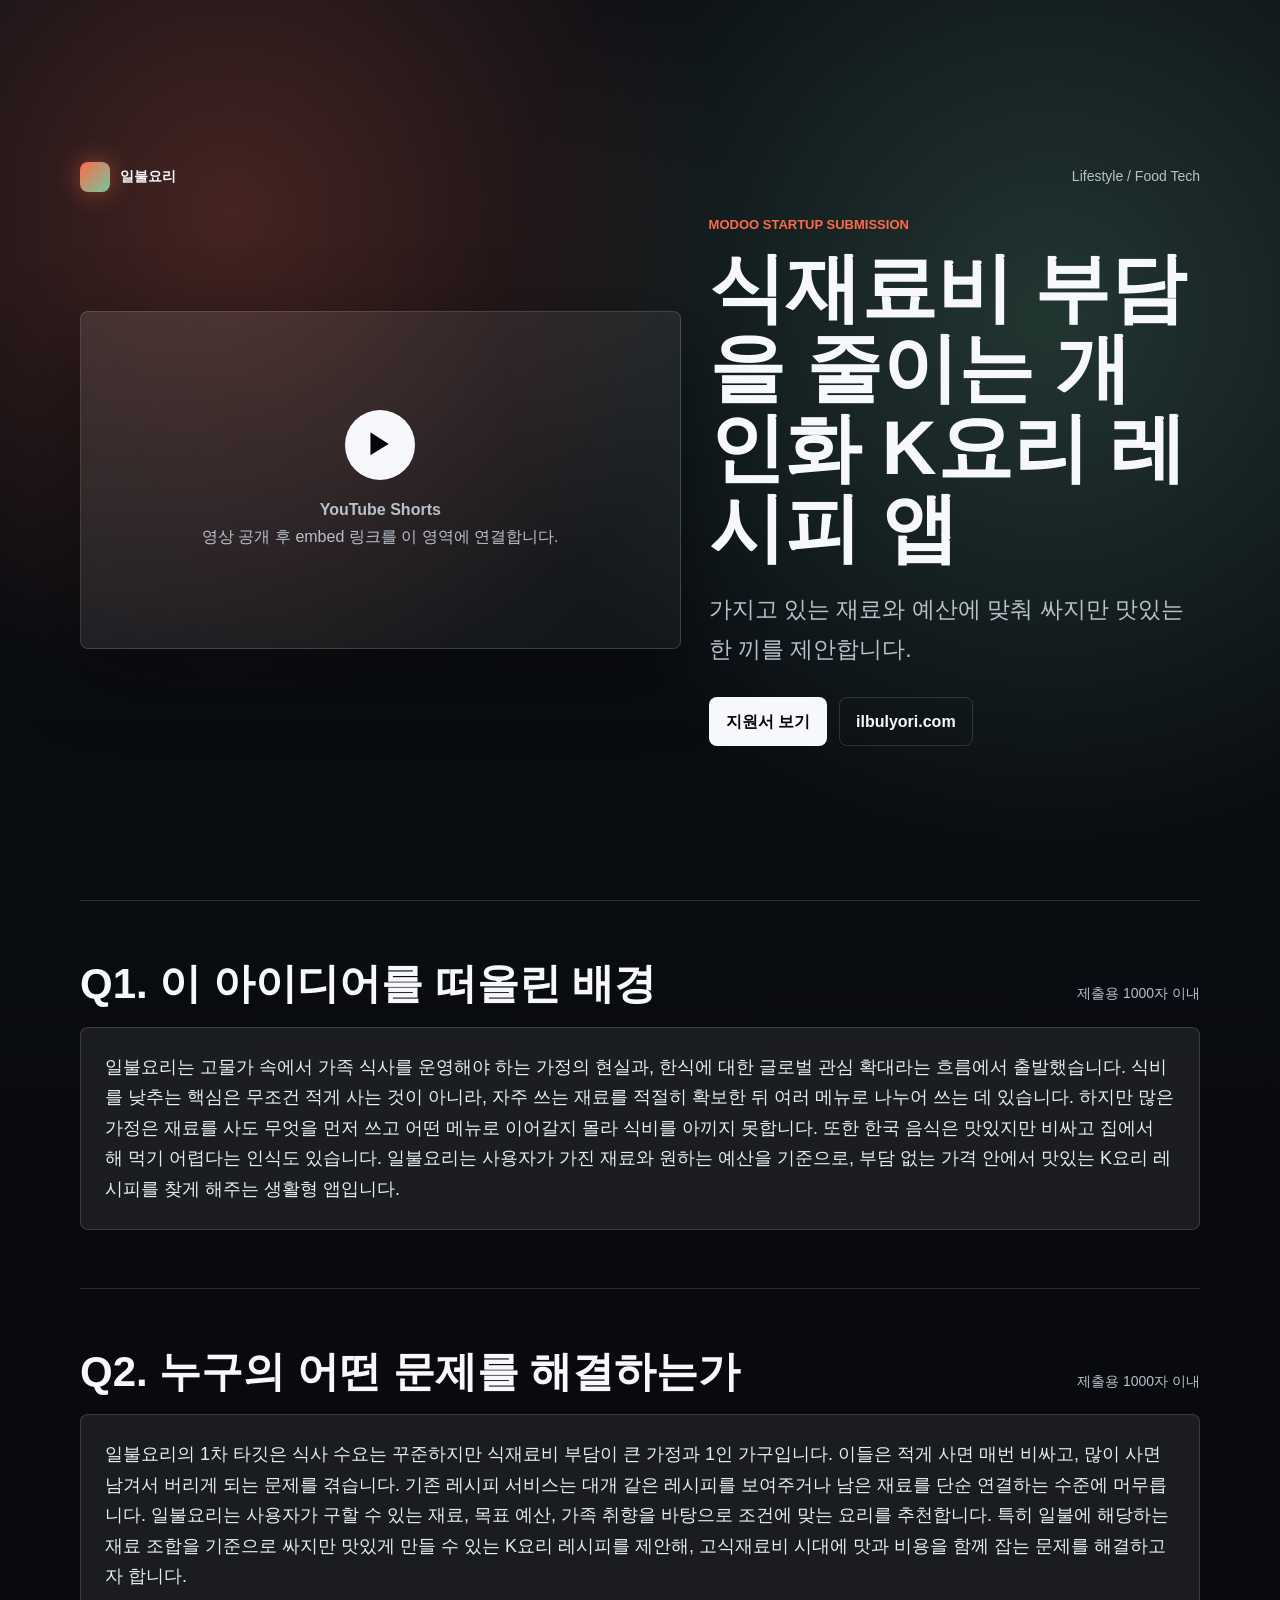
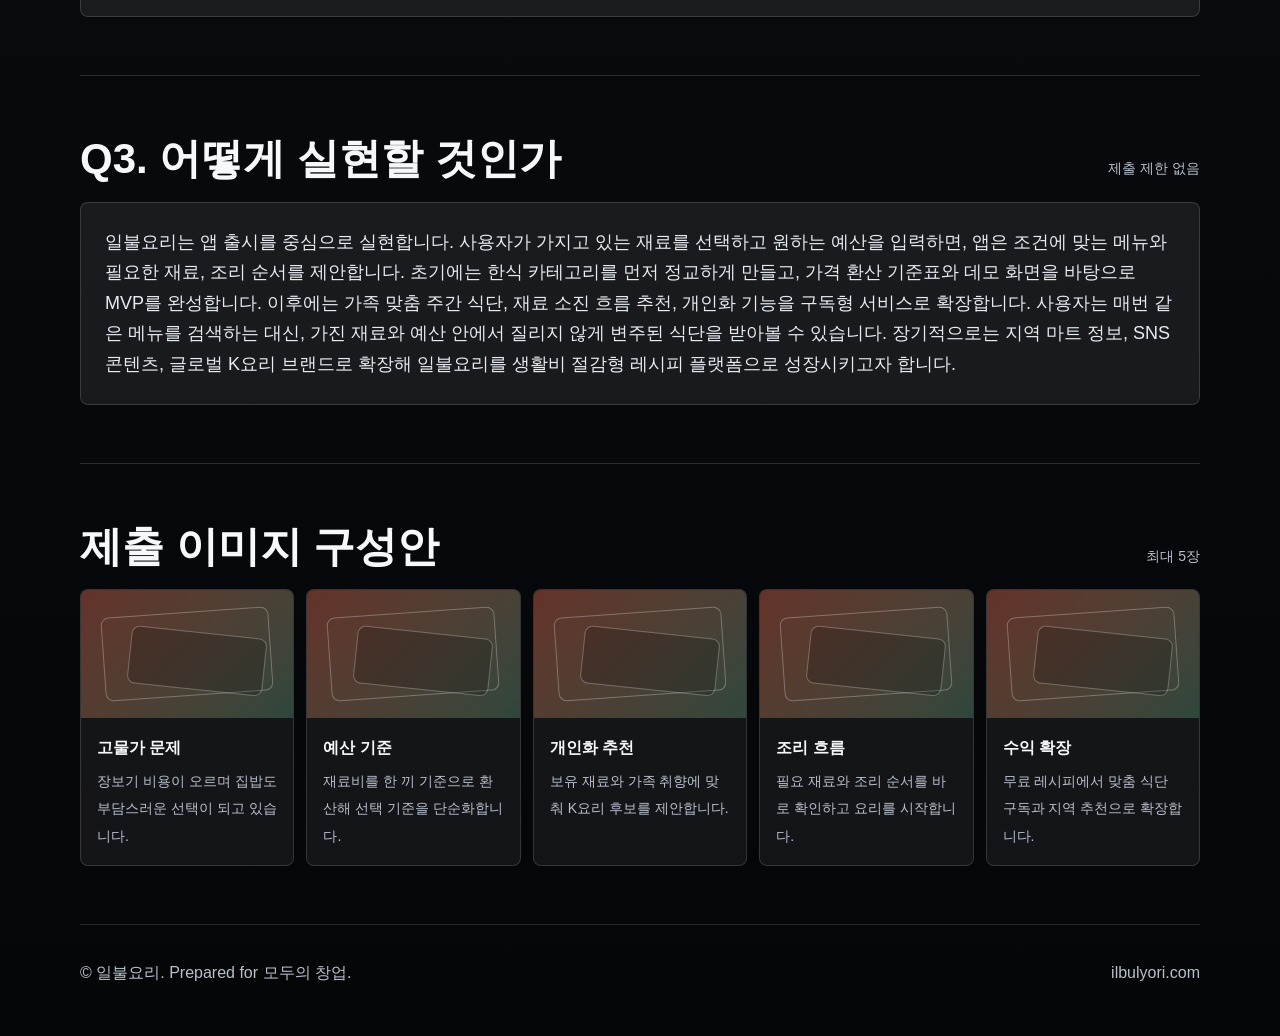
==== index.html @ c427f7ee "Create GitHub Pages homepage" ====
<!doctype html>
<html lang="ko">
<head>
  <meta charset="utf-8" />
  <meta name="viewport" content="width=device-width, initial-scale=1" />
  <title>일불요리 | 식재료비 부담을 줄이는 개인화 K요리 레시피 앱</title>
  <meta name="description" content="가지고 있는 재료와 예산에 맞춰 싸지만 맛있는 한 끼를 제안합니다." />
  <style>
    
* { box-sizing: border-box; }
:root {
  color-scheme: dark;
  --bg: #080A0E;
  --panel: rgba(255, 255, 255, 0.075);
  --line: rgba(255, 255, 255, 0.14);
  --text: #F7F8FB;
  --muted: #B8C0CC;
  --accent: #58D6FF;
  --accent2: #F7C948;
}
body {
  margin: 0;
  font-family: -apple-system, BlinkMacSystemFont, "Apple SD Gothic Neo", "Noto Sans KR", "Segoe UI", sans-serif;
  background:
    radial-gradient(circle at 18% 8%, color-mix(in srgb, var(--accent) 24%, transparent), transparent 31rem),
    radial-gradient(circle at 82% 12%, color-mix(in srgb, var(--accent2) 22%, transparent), transparent 34rem),
    linear-gradient(180deg, #0B0E14 0%, #080A0E 55%, #050608 100%);
  color: var(--text);
  line-height: 1.7;
}
a { color: inherit; }
.page { width: min(1120px, calc(100% - 32px)); margin: 0 auto; }
header { min-height: 100svh; display: grid; align-content: center; padding: 40px 0 32px; }
.topbar { display: flex; align-items: center; justify-content: space-between; gap: 16px; margin-bottom: 22px; color: var(--muted); font-size: 14px; }
.brand { display: flex; align-items: center; gap: 10px; font-weight: 800; color: var(--text); }
.mark { width: 30px; height: 30px; border-radius: 8px; background: linear-gradient(135deg, var(--accent), var(--accent2)); box-shadow: 0 0 24px color-mix(in srgb, var(--accent) 48%, transparent); }
.hero { display: grid; grid-template-columns: 1.1fr 0.9fr; gap: 28px; align-items: center; }
.video {
  aspect-ratio: 16 / 9;
  border: 1px solid var(--line);
  border-radius: 8px;
  overflow: hidden;
  background: linear-gradient(135deg, rgba(255,255,255,0.1), rgba(255,255,255,0.035));
  display: grid;
  place-items: center;
  box-shadow: 0 24px 80px rgba(0,0,0,0.34);
}
.video iframe { width: 100%; height: 100%; border: 0; }
.video-placeholder { padding: 28px; text-align: center; color: var(--muted); }
.play { width: 70px; height: 70px; border-radius: 50%; margin: 0 auto 16px; background: var(--text); color: #050608; display: grid; place-items: center; font-size: 28px; }
.eyebrow { color: var(--accent); font-weight: 800; letter-spacing: 0; text-transform: uppercase; font-size: 13px; }
h1 { font-size: clamp(38px, 7vw, 76px); line-height: 1.05; margin: 12px 0 18px; letter-spacing: 0; }
.subtitle { color: var(--muted); font-size: clamp(18px, 2vw, 23px); max-width: 760px; }
.actions { display: flex; gap: 12px; flex-wrap: wrap; margin-top: 28px; }
.button { min-height: 44px; padding: 10px 16px; border-radius: 8px; border: 1px solid var(--line); text-decoration: none; font-weight: 800; }
.primary { background: var(--text); color: #050608; border-color: transparent; }
section { padding: 58px 0; border-top: 1px solid var(--line); }
.section-title { display: flex; align-items: baseline; justify-content: space-between; gap: 18px; margin-bottom: 18px; }
h2 { font-size: clamp(26px, 4vw, 42px); line-height: 1.18; margin: 0; letter-spacing: 0; }
.limit { color: var(--muted); font-size: 14px; white-space: nowrap; }
.answer { font-size: 18px; color: #E7EBF2; background: var(--panel); border: 1px solid var(--line); border-radius: 8px; padding: 24px; }
.figure-grid { display: grid; grid-template-columns: repeat(5, 1fr); gap: 12px; }
figure { margin: 0; min-height: 260px; border: 1px solid var(--line); border-radius: 8px; overflow: hidden; background: rgba(255,255,255,0.06); }
.visual { height: 128px; position: relative; background: linear-gradient(135deg, color-mix(in srgb, var(--accent) 34%, transparent), color-mix(in srgb, var(--accent2) 28%, transparent)); }
.visual::before, .visual::after { content: ""; position: absolute; inset: 22px; border: 1px solid rgba(255,255,255,0.28); border-radius: 8px; transform: rotate(-4deg); }
.visual::after { inset: 42px 28px 28px 48px; transform: rotate(6deg); background: rgba(0,0,0,0.18); }
figcaption { padding: 16px; }
figcaption strong { display: block; margin-bottom: 6px; }
figcaption span { color: var(--muted); font-size: 14px; line-height: 1.55; }
.footer { padding: 34px 0 50px; color: var(--muted); display: flex; justify-content: space-between; gap: 16px; border-top: 1px solid var(--line); }
@media (max-width: 900px) {
  header { min-height: auto; }
  .hero { grid-template-columns: 1fr; }
  .figure-grid { grid-template-columns: 1fr; }
  .section-title, .footer { display: block; }
  .limit { display: block; margin-top: 6px; }
}

    :root { --accent: #FF6B4A; --accent2: #74C69D; }
  </style>
</head>
<body>
  <div class="page">
    <header>
      <div class="topbar">
        <div class="brand"><span class="mark"></span>일불요리</div>
        <div>Lifestyle / Food Tech</div>
      </div>
      <div class="hero">
        <div class="video">
          
      <div class="video-placeholder">
        <div class="play">▶</div>
        <strong>YouTube Shorts</strong><br />
        영상 공개 후 embed 링크를 이 영역에 연결합니다.
      </div>
    
        </div>
        <div>
          <div class="eyebrow">Modoo Startup Submission</div>
          <h1>식재료비 부담을 줄이는 개인화 K요리 레시피 앱</h1>
          <p class="subtitle">가지고 있는 재료와 예산에 맞춰 싸지만 맛있는 한 끼를 제안합니다.</p>
          <div class="actions">
            <a class="button primary" href="#q1">지원서 보기</a>
            <a class="button" href="https://ilbulyori.com">ilbulyori.com</a>
          </div>
        </div>
      </div>
    </header>

    <section id="q1">
      <div class="section-title"><h2>Q1. 이 아이디어를 떠올린 배경</h2><span class="limit">제출용 1000자 이내</span></div>
      <div class="answer">일불요리는 고물가 속에서 가족 식사를 운영해야 하는 가정의 현실과, 한식에 대한 글로벌 관심 확대라는 흐름에서 출발했습니다. 식비를 낮추는 핵심은 무조건 적게 사는 것이 아니라, 자주 쓰는 재료를 적절히 확보한 뒤 여러 메뉴로 나누어 쓰는 데 있습니다. 하지만 많은 가정은 재료를 사도 무엇을 먼저 쓰고 어떤 메뉴로 이어갈지 몰라 식비를 아끼지 못합니다. 또한 한국 음식은 맛있지만 비싸고 집에서 해 먹기 어렵다는 인식도 있습니다. 일불요리는 사용자가 가진 재료와 원하는 예산을 기준으로, 부담 없는 가격 안에서 맛있는 K요리 레시피를 찾게 해주는 생활형 앱입니다.</div>
    </section>

    <section id="q2">
      <div class="section-title"><h2>Q2. 누구의 어떤 문제를 해결하는가</h2><span class="limit">제출용 1000자 이내</span></div>
      <div class="answer">일불요리의 1차 타깃은 식사 수요는 꾸준하지만 식재료비 부담이 큰 가정과 1인 가구입니다. 이들은 적게 사면 매번 비싸고, 많이 사면 남겨서 버리게 되는 문제를 겪습니다. 기존 레시피 서비스는 대개 같은 레시피를 보여주거나 남은 재료를 단순 연결하는 수준에 머무릅니다. 일불요리는 사용자가 구할 수 있는 재료, 목표 예산, 가족 취향을 바탕으로 조건에 맞는 요리를 추천합니다. 특히 일불에 해당하는 재료 조합을 기준으로 싸지만 맛있게 만들 수 있는 K요리 레시피를 제안해, 고식재료비 시대에 맛과 비용을 함께 잡는 문제를 해결하고자 합니다.</div>
    </section>

    <section id="q3">
      <div class="section-title"><h2>Q3. 어떻게 실현할 것인가</h2><span class="limit">제출 제한 없음</span></div>
      <div class="answer">일불요리는 앱 출시를 중심으로 실현합니다. 사용자가 가지고 있는 재료를 선택하고 원하는 예산을 입력하면, 앱은 조건에 맞는 메뉴와 필요한 재료, 조리 순서를 제안합니다. 초기에는 한식 카테고리를 먼저 정교하게 만들고, 가격 환산 기준표와 데모 화면을 바탕으로 MVP를 완성합니다. 이후에는 가족 맞춤 주간 식단, 재료 소진 흐름 추천, 개인화 기능을 구독형 서비스로 확장합니다. 사용자는 매번 같은 메뉴를 검색하는 대신, 가진 재료와 예산 안에서 질리지 않게 변주된 식단을 받아볼 수 있습니다. 장기적으로는 지역 마트 정보, SNS 콘텐츠, 글로벌 K요리 브랜드로 확장해 일불요리를 생활비 절감형 레시피 플랫폼으로 성장시키고자 합니다.</div>
    </section>

    <section>
      <div class="section-title"><h2>제출 이미지 구성안</h2><span class="limit">최대 5장</span></div>
      <div class="figure-grid">
        <figure>
          <div class="visual"></div>
          <figcaption><strong>고물가 문제</strong><span>장보기 비용이 오르며 집밥도 부담스러운 선택이 되고 있습니다.</span></figcaption>
        </figure>
        

        <figure>
          <div class="visual"></div>
          <figcaption><strong>예산 기준</strong><span>재료비를 한 끼 기준으로 환산해 선택 기준을 단순화합니다.</span></figcaption>
        </figure>
        

        <figure>
          <div class="visual"></div>
          <figcaption><strong>개인화 추천</strong><span>보유 재료와 가족 취향에 맞춰 K요리 후보를 제안합니다.</span></figcaption>
        </figure>
        

        <figure>
          <div class="visual"></div>
          <figcaption><strong>조리 흐름</strong><span>필요 재료와 조리 순서를 바로 확인하고 요리를 시작합니다.</span></figcaption>
        </figure>
        

        <figure>
          <div class="visual"></div>
          <figcaption><strong>수익 확장</strong><span>무료 레시피에서 맞춤 식단 구독과 지역 추천으로 확장합니다.</span></figcaption>
        </figure>
        </div>
    </section>

    <div class="footer">
      <div>© 일불요리. Prepared for 모두의 창업.</div>
      <div>ilbulyori.com</div>
    </div>
  </div>
</body>
</html>
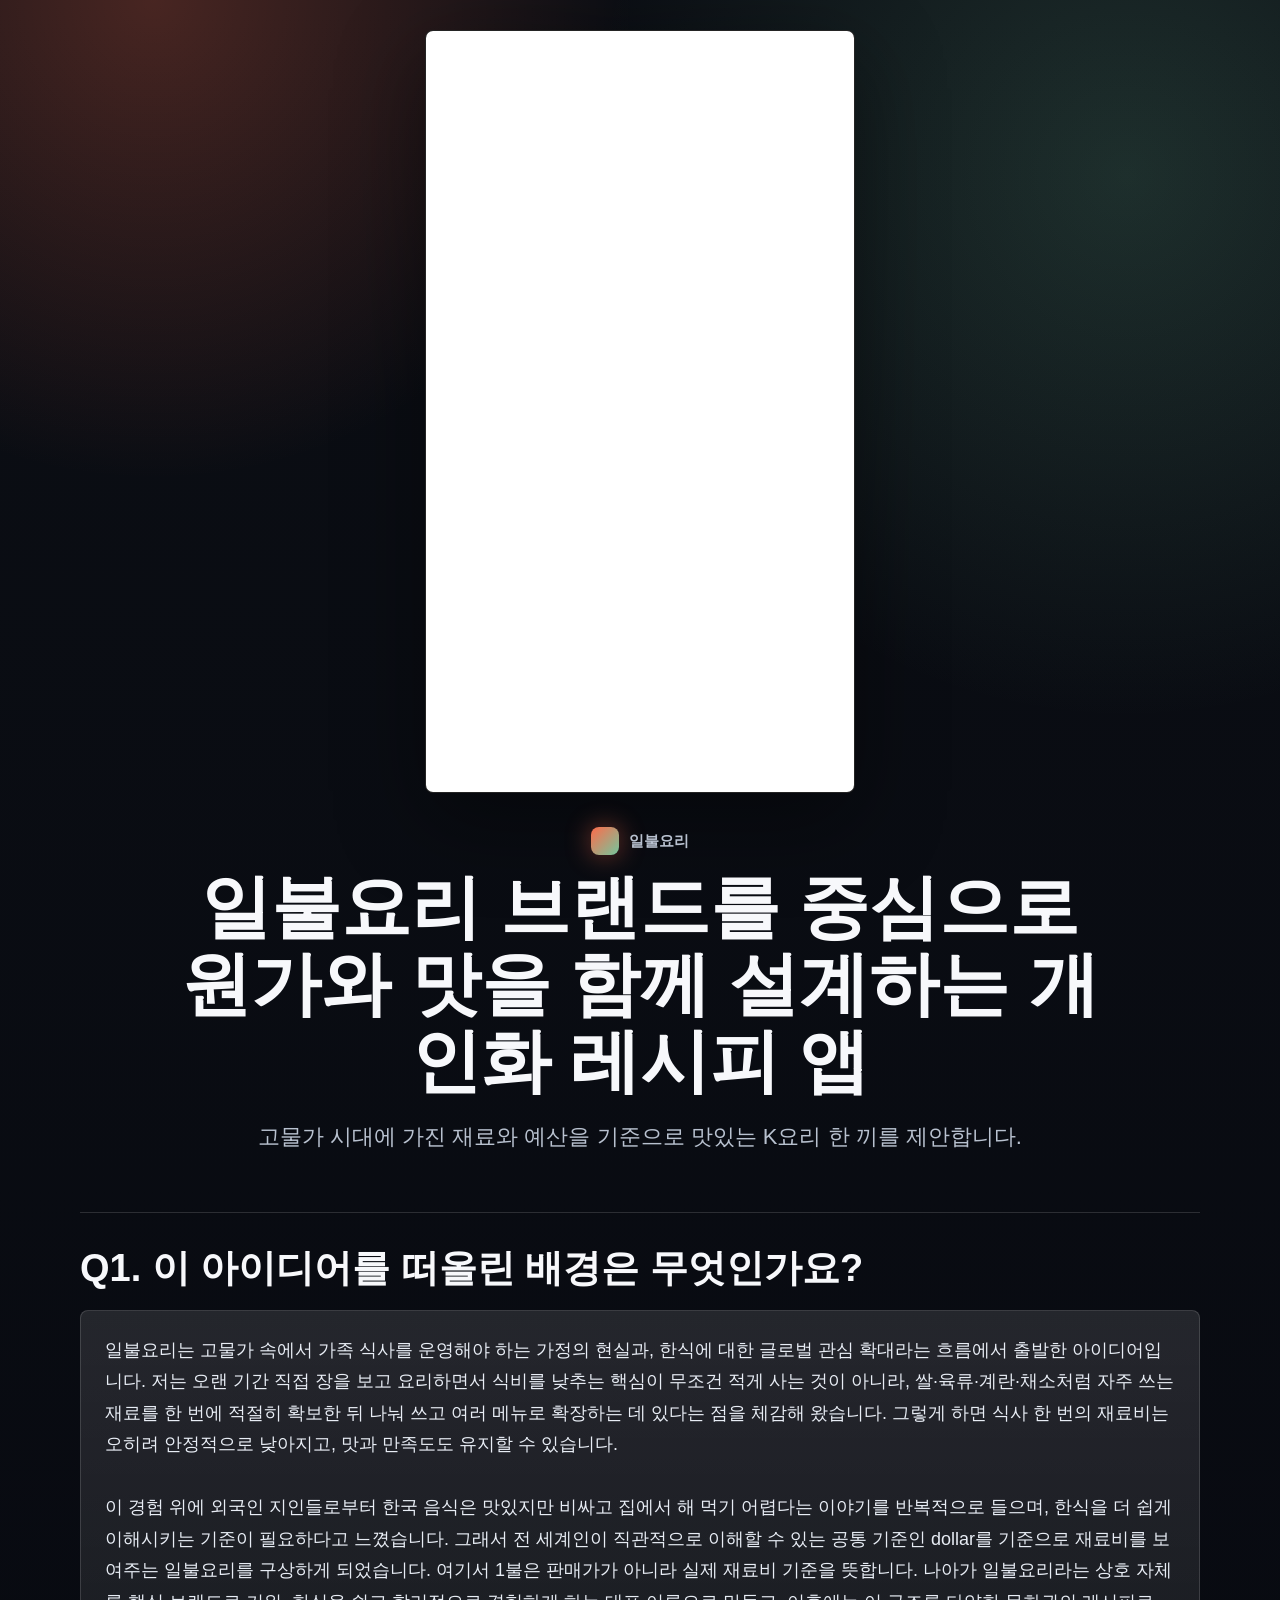
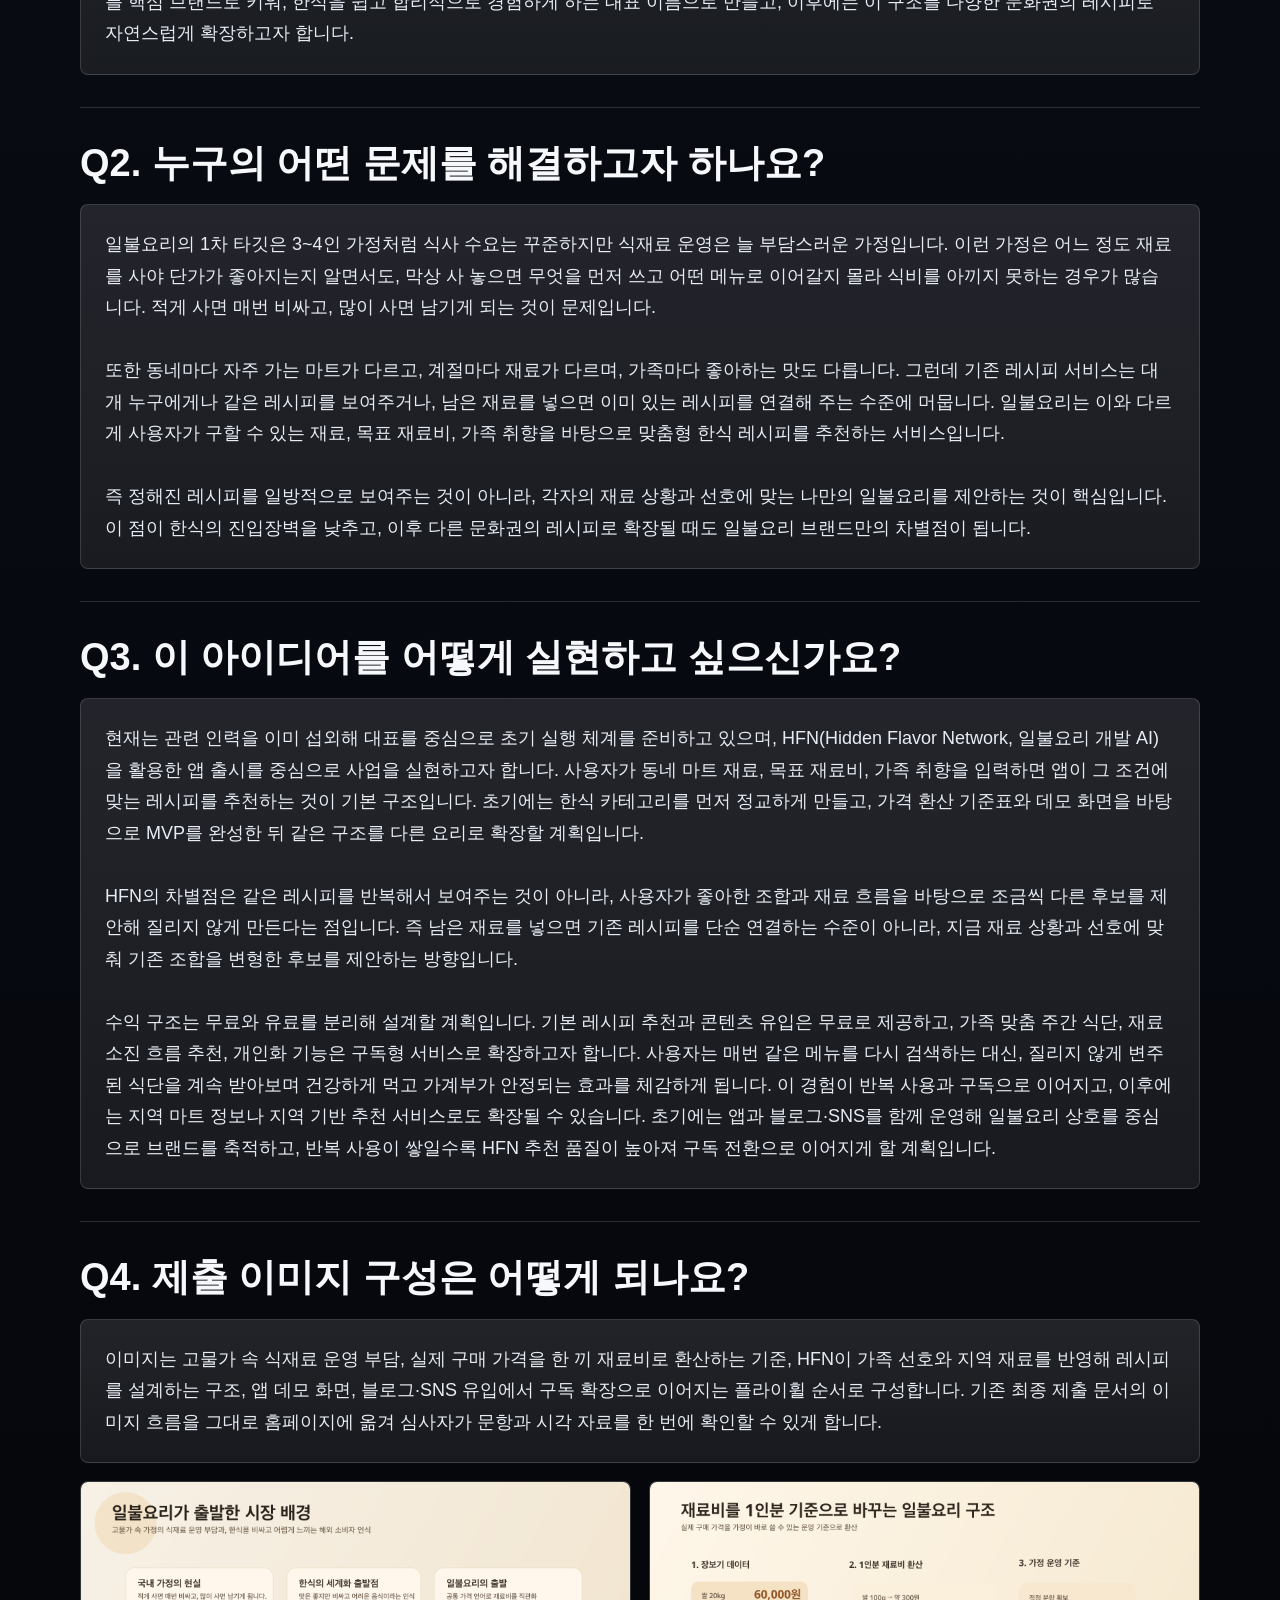
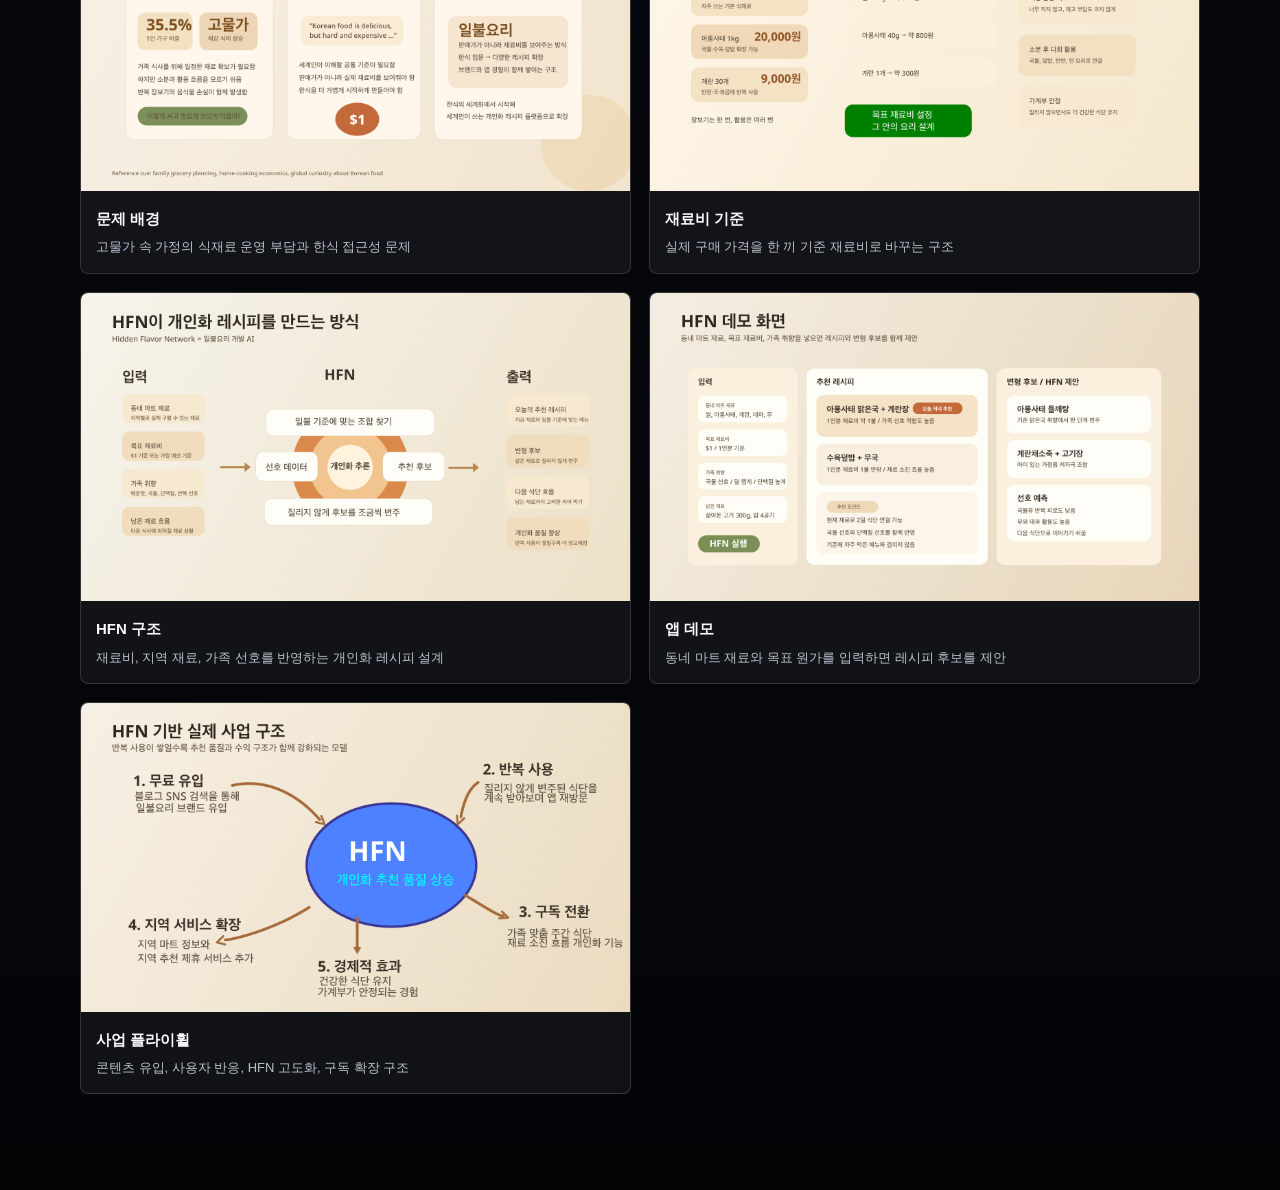
==== commit eed9b43b: "Refine submission homepage" ====
--- a/index.html
+++ b/index.html
@@ -3,77 +3,89 @@
 <head>
   <meta charset="utf-8" />
   <meta name="viewport" content="width=device-width, initial-scale=1" />
-  <title>일불요리 | 식재료비 부담을 줄이는 개인화 K요리 레시피 앱</title>
-  <meta name="description" content="가지고 있는 재료와 예산에 맞춰 싸지만 맛있는 한 끼를 제안합니다." />
+  <title>일불요리 | 일불요리 브랜드를 중심으로 원가와 맛을 함께 설계하는 개인화 레시피 앱</title>
+  <meta name="description" content="고물가 시대에 가진 재료와 예산을 기준으로 맛있는 K요리 한 끼를 제안합니다." />
   <style>
     
 * { box-sizing: border-box; }
 :root {
   color-scheme: dark;
-  --bg: #080A0E;
-  --panel: rgba(255, 255, 255, 0.075);
+  --bg: #05070B;
+  --surface: rgba(255, 255, 255, 0.075);
+  --surface-strong: rgba(255, 255, 255, 0.115);
   --line: rgba(255, 255, 255, 0.14);
   --text: #F7F8FB;
-  --muted: #B8C0CC;
-  --accent: #58D6FF;
-  --accent2: #F7C948;
+  --muted: #B8C1CF;
+  --accent: #55D8FF;
+  --accent2: #FFD166;
 }
 body {
   margin: 0;
   font-family: -apple-system, BlinkMacSystemFont, "Apple SD Gothic Neo", "Noto Sans KR", "Segoe UI", sans-serif;
   background:
-    radial-gradient(circle at 18% 8%, color-mix(in srgb, var(--accent) 24%, transparent), transparent 31rem),
-    radial-gradient(circle at 82% 12%, color-mix(in srgb, var(--accent2) 22%, transparent), transparent 34rem),
-    linear-gradient(180deg, #0B0E14 0%, #080A0E 55%, #050608 100%);
+    radial-gradient(circle at 12% 0%, color-mix(in srgb, var(--accent) 25%, transparent), transparent 30rem),
+    radial-gradient(circle at 88% 4%, color-mix(in srgb, var(--accent2) 18%, transparent), transparent 34rem),
+    linear-gradient(180deg, #0B0E14 0%, #070910 54%, #040507 100%);
   color: var(--text);
-  line-height: 1.7;
+  line-height: 1.75;
 }
-a { color: inherit; }
-.page { width: min(1120px, calc(100% - 32px)); margin: 0 auto; }
-header { min-height: 100svh; display: grid; align-content: center; padding: 40px 0 32px; }
-.topbar { display: flex; align-items: center; justify-content: space-between; gap: 16px; margin-bottom: 22px; color: var(--muted); font-size: 14px; }
-.brand { display: flex; align-items: center; gap: 10px; font-weight: 800; color: var(--text); }
-.mark { width: 30px; height: 30px; border-radius: 8px; background: linear-gradient(135deg, var(--accent), var(--accent2)); box-shadow: 0 0 24px color-mix(in srgb, var(--accent) 48%, transparent); }
-.hero { display: grid; grid-template-columns: 1.1fr 0.9fr; gap: 28px; align-items: center; }
-.video {
-  aspect-ratio: 16 / 9;
+.page { width: min(1120px, calc(100% - 34px)); margin: 0 auto; }
+header { padding: 30px 0 56px; }
+.video-wrap {
+  width: min(430px, 100%);
+  margin: 0 auto 34px;
+  border-radius: 8px;
+  border: 1px solid var(--line);
+  overflow: hidden;
+  background: #000;
+  box-shadow: 0 28px 88px rgba(0, 0, 0, 0.42);
+}
+.video { position: relative; width: 100%; aspect-ratio: 9 / 16; }
+.video iframe { position: absolute; inset: 0; width: 100%; height: 100%; border: 0; }
+.hero-copy { width: min(920px, 100%); margin: 0 auto; text-align: center; }
+.brand { display: inline-flex; align-items: center; gap: 10px; margin-bottom: 14px; color: var(--muted); font-size: 15px; font-weight: 800; }
+.mark { width: 28px; height: 28px; border-radius: 8px; background: linear-gradient(135deg, var(--accent), var(--accent2)); box-shadow: 0 0 26px color-mix(in srgb, var(--accent) 46%, transparent); }
+h1 { margin: 0; font-size: clamp(35px, 6vw, 70px); line-height: 1.1; letter-spacing: 0; }
+.subtitle { margin: 18px auto 0; max-width: 840px; color: var(--muted); font-size: clamp(18px, 2vw, 22px); }
+main { padding-bottom: 64px; }
+.qa { display: grid; gap: 18px; padding: 32px 0; border-top: 1px solid var(--line); }
+.question { margin: 0; font-size: clamp(24px, 4vw, 38px); line-height: 1.22; letter-spacing: 0; }
+.answer {
+  white-space: pre-line;
+  margin: 0;
+  padding: 24px;
+  border: 1px solid var(--line);
+  border-radius: 8px;
+  background: linear-gradient(180deg, var(--surface-strong), var(--surface));
+  color: #E8EDF5;
+  font-size: 18px;
+}
+.image-grid {
+  display: grid;
+  grid-template-columns: repeat(2, minmax(0, 1fr));
+  gap: 18px;
+}
+figure {
+  margin: 0;
   border: 1px solid var(--line);
   border-radius: 8px;
   overflow: hidden;
-  background: linear-gradient(135deg, rgba(255,255,255,0.1), rgba(255,255,255,0.035));
-  display: grid;
-  place-items: center;
-  box-shadow: 0 24px 80px rgba(0,0,0,0.34);
+  background: rgba(255, 255, 255, 0.055);
 }
-.video iframe { width: 100%; height: 100%; border: 0; }
-.video-placeholder { padding: 28px; text-align: center; color: var(--muted); }
-.play { width: 70px; height: 70px; border-radius: 50%; margin: 0 auto 16px; background: var(--text); color: #050608; display: grid; place-items: center; font-size: 28px; }
-.eyebrow { color: var(--accent); font-weight: 800; letter-spacing: 0; text-transform: uppercase; font-size: 13px; }
-h1 { font-size: clamp(38px, 7vw, 76px); line-height: 1.05; margin: 12px 0 18px; letter-spacing: 0; }
-.subtitle { color: var(--muted); font-size: clamp(18px, 2vw, 23px); max-width: 760px; }
-.actions { display: flex; gap: 12px; flex-wrap: wrap; margin-top: 28px; }
-.button { min-height: 44px; padding: 10px 16px; border-radius: 8px; border: 1px solid var(--line); text-decoration: none; font-weight: 800; }
-.primary { background: var(--text); color: #050608; border-color: transparent; }
-section { padding: 58px 0; border-top: 1px solid var(--line); }
-.section-title { display: flex; align-items: baseline; justify-content: space-between; gap: 18px; margin-bottom: 18px; }
-h2 { font-size: clamp(26px, 4vw, 42px); line-height: 1.18; margin: 0; letter-spacing: 0; }
-.limit { color: var(--muted); font-size: 14px; white-space: nowrap; }
-.answer { font-size: 18px; color: #E7EBF2; background: var(--panel); border: 1px solid var(--line); border-radius: 8px; padding: 24px; }
-.figure-grid { display: grid; grid-template-columns: repeat(5, 1fr); gap: 12px; }
-figure { margin: 0; min-height: 260px; border: 1px solid var(--line); border-radius: 8px; overflow: hidden; background: rgba(255,255,255,0.06); }
-.visual { height: 128px; position: relative; background: linear-gradient(135deg, color-mix(in srgb, var(--accent) 34%, transparent), color-mix(in srgb, var(--accent2) 28%, transparent)); }
-.visual::before, .visual::after { content: ""; position: absolute; inset: 22px; border: 1px solid rgba(255,255,255,0.28); border-radius: 8px; transform: rotate(-4deg); }
-.visual::after { inset: 42px 28px 28px 48px; transform: rotate(6deg); background: rgba(0,0,0,0.18); }
-figcaption { padding: 16px; }
-figcaption strong { display: block; margin-bottom: 6px; }
-figcaption span { color: var(--muted); font-size: 14px; line-height: 1.55; }
-.footer { padding: 34px 0 50px; color: var(--muted); display: flex; justify-content: space-between; gap: 16px; border-top: 1px solid var(--line); }
+figure img {
+  display: block;
+  width: 100%;
+  aspect-ratio: 16 / 9;
+  object-fit: contain;
+  background: #111;
+}
+figcaption { padding: 15px; }
+figcaption strong { display: block; margin-bottom: 5px; font-size: 15px; }
+figcaption span { display: block; color: var(--muted); font-size: 13px; line-height: 1.55; }
 @media (max-width: 900px) {
-  header { min-height: auto; }
-  .hero { grid-template-columns: 1fr; }
-  .figure-grid { grid-template-columns: 1fr; }
-  .section-title, .footer { display: block; }
-  .limit { display: block; margin-top: 6px; }
+  header { padding-top: 18px; }
+  .image-grid { grid-template-columns: 1fr; }
+  .answer { font-size: 17px; padding: 19px; }
 }
 
     :root { --accent: #FF6B4A; --accent2: #74C69D; }
@@ -82,85 +94,83 @@
 <body>
   <div class="page">
     <header>
-      <div class="topbar">
-        <div class="brand"><span class="mark"></span>일불요리</div>
-        <div>Lifestyle / Food Tech</div>
-      </div>
-      <div class="hero">
+      <div class="video-wrap">
         <div class="video">
-          
-      <div class="video-placeholder">
-        <div class="play">▶</div>
-        <strong>YouTube Shorts</strong><br />
-        영상 공개 후 embed 링크를 이 영역에 연결합니다.
-      </div>
-    
-        </div>
-        <div>
-          <div class="eyebrow">Modoo Startup Submission</div>
-          <h1>식재료비 부담을 줄이는 개인화 K요리 레시피 앱</h1>
-          <p class="subtitle">가지고 있는 재료와 예산에 맞춰 싸지만 맛있는 한 끼를 제안합니다.</p>
-          <div class="actions">
-            <a class="button primary" href="#q1">지원서 보기</a>
-            <a class="button" href="https://ilbulyori.com">ilbulyori.com</a>
-          </div>
+          <iframe src="https://www.youtube.com/embed/1EnaT-Lr9ic" title="일불요리 YouTube video" allow="accelerometer; autoplay; clipboard-write; encrypted-media; gyroscope; picture-in-picture; web-share" allowfullscreen></iframe>
         </div>
       </div>
+      <div class="hero-copy">
+        <div class="brand"><span class="mark"></span>일불요리</div>
+        <h1>일불요리 브랜드를 중심으로 원가와 맛을 함께 설계하는 개인화 레시피 앱</h1>
+        <p class="subtitle">고물가 시대에 가진 재료와 예산을 기준으로 맛있는 K요리 한 끼를 제안합니다.</p>
+      </div>
     </header>
+    <main>
 
-    <section id="q1">
-      <div class="section-title"><h2>Q1. 이 아이디어를 떠올린 배경</h2><span class="limit">제출용 1000자 이내</span></div>
-      <div class="answer">일불요리는 고물가 속에서 가족 식사를 운영해야 하는 가정의 현실과, 한식에 대한 글로벌 관심 확대라는 흐름에서 출발했습니다. 식비를 낮추는 핵심은 무조건 적게 사는 것이 아니라, 자주 쓰는 재료를 적절히 확보한 뒤 여러 메뉴로 나누어 쓰는 데 있습니다. 하지만 많은 가정은 재료를 사도 무엇을 먼저 쓰고 어떤 메뉴로 이어갈지 몰라 식비를 아끼지 못합니다. 또한 한국 음식은 맛있지만 비싸고 집에서 해 먹기 어렵다는 인식도 있습니다. 일불요리는 사용자가 가진 재료와 원하는 예산을 기준으로, 부담 없는 가격 안에서 맛있는 K요리 레시피를 찾게 해주는 생활형 앱입니다.</div>
-    </section>
+      <section class="qa">
+        <h2 class="question">Q1. 이 아이디어를 떠올린 배경은 무엇인가요?</h2>
+        <p class="answer">일불요리는 고물가 속에서 가족 식사를 운영해야 하는 가정의 현실과, 한식에 대한 글로벌 관심 확대라는 흐름에서 출발한 아이디어입니다. 저는 오랜 기간 직접 장을 보고 요리하면서 식비를 낮추는 핵심이 무조건 적게 사는 것이 아니라, 쌀·육류·계란·채소처럼 자주 쓰는 재료를 한 번에 적절히 확보한 뒤 나눠 쓰고 여러 메뉴로 확장하는 데 있다는 점을 체감해 왔습니다. 그렇게 하면 식사 한 번의 재료비는 오히려 안정적으로 낮아지고, 맛과 만족도도 유지할 수 있습니다.
 
-    <section id="q2">
-      <div class="section-title"><h2>Q2. 누구의 어떤 문제를 해결하는가</h2><span class="limit">제출용 1000자 이내</span></div>
-      <div class="answer">일불요리의 1차 타깃은 식사 수요는 꾸준하지만 식재료비 부담이 큰 가정과 1인 가구입니다. 이들은 적게 사면 매번 비싸고, 많이 사면 남겨서 버리게 되는 문제를 겪습니다. 기존 레시피 서비스는 대개 같은 레시피를 보여주거나 남은 재료를 단순 연결하는 수준에 머무릅니다. 일불요리는 사용자가 구할 수 있는 재료, 목표 예산, 가족 취향을 바탕으로 조건에 맞는 요리를 추천합니다. 특히 일불에 해당하는 재료 조합을 기준으로 싸지만 맛있게 만들 수 있는 K요리 레시피를 제안해, 고식재료비 시대에 맛과 비용을 함께 잡는 문제를 해결하고자 합니다.</div>
-    </section>
-
-    <section id="q3">
-      <div class="section-title"><h2>Q3. 어떻게 실현할 것인가</h2><span class="limit">제출 제한 없음</span></div>
-      <div class="answer">일불요리는 앱 출시를 중심으로 실현합니다. 사용자가 가지고 있는 재료를 선택하고 원하는 예산을 입력하면, 앱은 조건에 맞는 메뉴와 필요한 재료, 조리 순서를 제안합니다. 초기에는 한식 카테고리를 먼저 정교하게 만들고, 가격 환산 기준표와 데모 화면을 바탕으로 MVP를 완성합니다. 이후에는 가족 맞춤 주간 식단, 재료 소진 흐름 추천, 개인화 기능을 구독형 서비스로 확장합니다. 사용자는 매번 같은 메뉴를 검색하는 대신, 가진 재료와 예산 안에서 질리지 않게 변주된 식단을 받아볼 수 있습니다. 장기적으로는 지역 마트 정보, SNS 콘텐츠, 글로벌 K요리 브랜드로 확장해 일불요리를 생활비 절감형 레시피 플랫폼으로 성장시키고자 합니다.</div>
-    </section>
-
-    <section>
-      <div class="section-title"><h2>제출 이미지 구성안</h2><span class="limit">최대 5장</span></div>
-      <div class="figure-grid">
-        <figure>
-          <div class="visual"></div>
-          <figcaption><strong>고물가 문제</strong><span>장보기 비용이 오르며 집밥도 부담스러운 선택이 되고 있습니다.</span></figcaption>
-        </figure>
+이 경험 위에 외국인 지인들로부터 한국 음식은 맛있지만 비싸고 집에서 해 먹기 어렵다는 이야기를 반복적으로 들으며, 한식을 더 쉽게 이해시키는 기준이 필요하다고 느꼈습니다. 그래서 전 세계인이 직관적으로 이해할 수 있는 공통 기준인 dollar를 기준으로 재료비를 보여주는 일불요리를 구상하게 되었습니다. 여기서 1불은 판매가가 아니라 실제 재료비 기준을 뜻합니다. 나아가 일불요리라는 상호 자체를 핵심 브랜드로 키워, 한식을 쉽고 합리적으로 경험하게 하는 대표 이름으로 만들고, 이후에는 이 구조를 다양한 문화권의 레시피로 자연스럽게 확장하고자 합니다.</p>
+      </section>
         
 
-        <figure>
-          <div class="visual"></div>
-          <figcaption><strong>예산 기준</strong><span>재료비를 한 끼 기준으로 환산해 선택 기준을 단순화합니다.</span></figcaption>
-        </figure>
+      <section class="qa">
+        <h2 class="question">Q2. 누구의 어떤 문제를 해결하고자 하나요?</h2>
+        <p class="answer">일불요리의 1차 타깃은 3~4인 가정처럼 식사 수요는 꾸준하지만 식재료 운영은 늘 부담스러운 가정입니다. 이런 가정은 어느 정도 재료를 사야 단가가 좋아지는지 알면서도, 막상 사 놓으면 무엇을 먼저 쓰고 어떤 메뉴로 이어갈지 몰라 식비를 아끼지 못하는 경우가 많습니다. 적게 사면 매번 비싸고, 많이 사면 남기게 되는 것이 문제입니다.
+
+또한 동네마다 자주 가는 마트가 다르고, 계절마다 재료가 다르며, 가족마다 좋아하는 맛도 다릅니다. 그런데 기존 레시피 서비스는 대개 누구에게나 같은 레시피를 보여주거나, 남은 재료를 넣으면 이미 있는 레시피를 연결해 주는 수준에 머뭅니다. 일불요리는 이와 다르게 사용자가 구할 수 있는 재료, 목표 재료비, 가족 취향을 바탕으로 맞춤형 한식 레시피를 추천하는 서비스입니다.
+
+즉 정해진 레시피를 일방적으로 보여주는 것이 아니라, 각자의 재료 상황과 선호에 맞는 나만의 일불요리를 제안하는 것이 핵심입니다. 이 점이 한식의 진입장벽을 낮추고, 이후 다른 문화권의 레시피로 확장될 때도 일불요리 브랜드만의 차별점이 됩니다.</p>
+      </section>
         
 
-        <figure>
-          <div class="visual"></div>
-          <figcaption><strong>개인화 추천</strong><span>보유 재료와 가족 취향에 맞춰 K요리 후보를 제안합니다.</span></figcaption>
-        </figure>
+      <section class="qa">
+        <h2 class="question">Q3. 이 아이디어를 어떻게 실현하고 싶으신가요?</h2>
+        <p class="answer">현재는 관련 인력을 이미 섭외해 대표를 중심으로 초기 실행 체계를 준비하고 있으며, HFN(Hidden Flavor Network, 일불요리 개발 AI)을 활용한 앱 출시를 중심으로 사업을 실현하고자 합니다. 사용자가 동네 마트 재료, 목표 재료비, 가족 취향을 입력하면 앱이 그 조건에 맞는 레시피를 추천하는 것이 기본 구조입니다. 초기에는 한식 카테고리를 먼저 정교하게 만들고, 가격 환산 기준표와 데모 화면을 바탕으로 MVP를 완성한 뒤 같은 구조를 다른 요리로 확장할 계획입니다.
+
+HFN의 차별점은 같은 레시피를 반복해서 보여주는 것이 아니라, 사용자가 좋아한 조합과 재료 흐름을 바탕으로 조금씩 다른 후보를 제안해 질리지 않게 만든다는 점입니다. 즉 남은 재료를 넣으면 기존 레시피를 단순 연결하는 수준이 아니라, 지금 재료 상황과 선호에 맞춰 기존 조합을 변형한 후보를 제안하는 방향입니다.
+
+수익 구조는 무료와 유료를 분리해 설계할 계획입니다. 기본 레시피 추천과 콘텐츠 유입은 무료로 제공하고, 가족 맞춤 주간 식단, 재료 소진 흐름 추천, 개인화 기능은 구독형 서비스로 확장하고자 합니다. 사용자는 매번 같은 메뉴를 다시 검색하는 대신, 질리지 않게 변주된 식단을 계속 받아보며 건강하게 먹고 가계부가 안정되는 효과를 체감하게 됩니다. 이 경험이 반복 사용과 구독으로 이어지고, 이후에는 지역 마트 정보나 지역 기반 추천 서비스로도 확장될 수 있습니다. 초기에는 앱과 블로그·SNS를 함께 운영해 일불요리 상호를 중심으로 브랜드를 축적하고, 반복 사용이 쌓일수록 HFN 추천 품질이 높아져 구독 전환으로 이어지게 할 계획입니다.</p>
+      </section>
+        
+      <section class="qa">
+        <h2 class="question">Q4. 제출 이미지 구성은 어떻게 되나요?</h2>
+        <p class="answer">이미지는 고물가 속 식재료 운영 부담, 실제 구매 가격을 한 끼 재료비로 환산하는 기준, HFN이 가족 선호와 지역 재료를 반영해 레시피를 설계하는 구조, 앱 데모 화면, 블로그·SNS 유입에서 구독 확장으로 이어지는 플라이휠 순서로 구성합니다. 기존 최종 제출 문서의 이미지 흐름을 그대로 홈페이지에 옮겨 심사자가 문항과 시각 자료를 한 번에 확인할 수 있게 합니다.</p>
+        <div class="image-grid">
+
+          <figure>
+            <img src="assets/image-01.png" alt="문제 배경" loading="lazy" />
+            <figcaption><strong>문제 배경</strong><span>고물가 속 가정의 식재료 운영 부담과 한식 접근성 문제</span></figcaption>
+          </figure>
         
 
-        <figure>
-          <div class="visual"></div>
-          <figcaption><strong>조리 흐름</strong><span>필요 재료와 조리 순서를 바로 확인하고 요리를 시작합니다.</span></figcaption>
-        </figure>
+          <figure>
+            <img src="assets/image-02.png" alt="재료비 기준" loading="lazy" />
+            <figcaption><strong>재료비 기준</strong><span>실제 구매 가격을 한 끼 기준 재료비로 바꾸는 구조</span></figcaption>
+          </figure>
         
 
-        <figure>
-          <div class="visual"></div>
-          <figcaption><strong>수익 확장</strong><span>무료 레시피에서 맞춤 식단 구독과 지역 추천으로 확장합니다.</span></figcaption>
-        </figure>
+          <figure>
+            <img src="assets/image-03.png" alt="HFN 구조" loading="lazy" />
+            <figcaption><strong>HFN 구조</strong><span>재료비, 지역 재료, 가족 선호를 반영하는 개인화 레시피 설계</span></figcaption>
+          </figure>
+        
+
+          <figure>
+            <img src="assets/image-04.png" alt="앱 데모" loading="lazy" />
+            <figcaption><strong>앱 데모</strong><span>동네 마트 재료와 목표 원가를 입력하면 레시피 후보를 제안</span></figcaption>
+          </figure>
+        
+
+          <figure>
+            <img src="assets/image-05.png" alt="사업 플라이휠" loading="lazy" />
+            <figcaption><strong>사업 플라이휠</strong><span>콘텐츠 유입, 사용자 반응, HFN 고도화, 구독 확장 구조</span></figcaption>
+          </figure>
+        
         </div>
-    </section>
-
-    <div class="footer">
-      <div>© 일불요리. Prepared for 모두의 창업.</div>
-      <div>ilbulyori.com</div>
-    </div>
+      </section>
+    </main>
   </div>
 </body>
 </html>
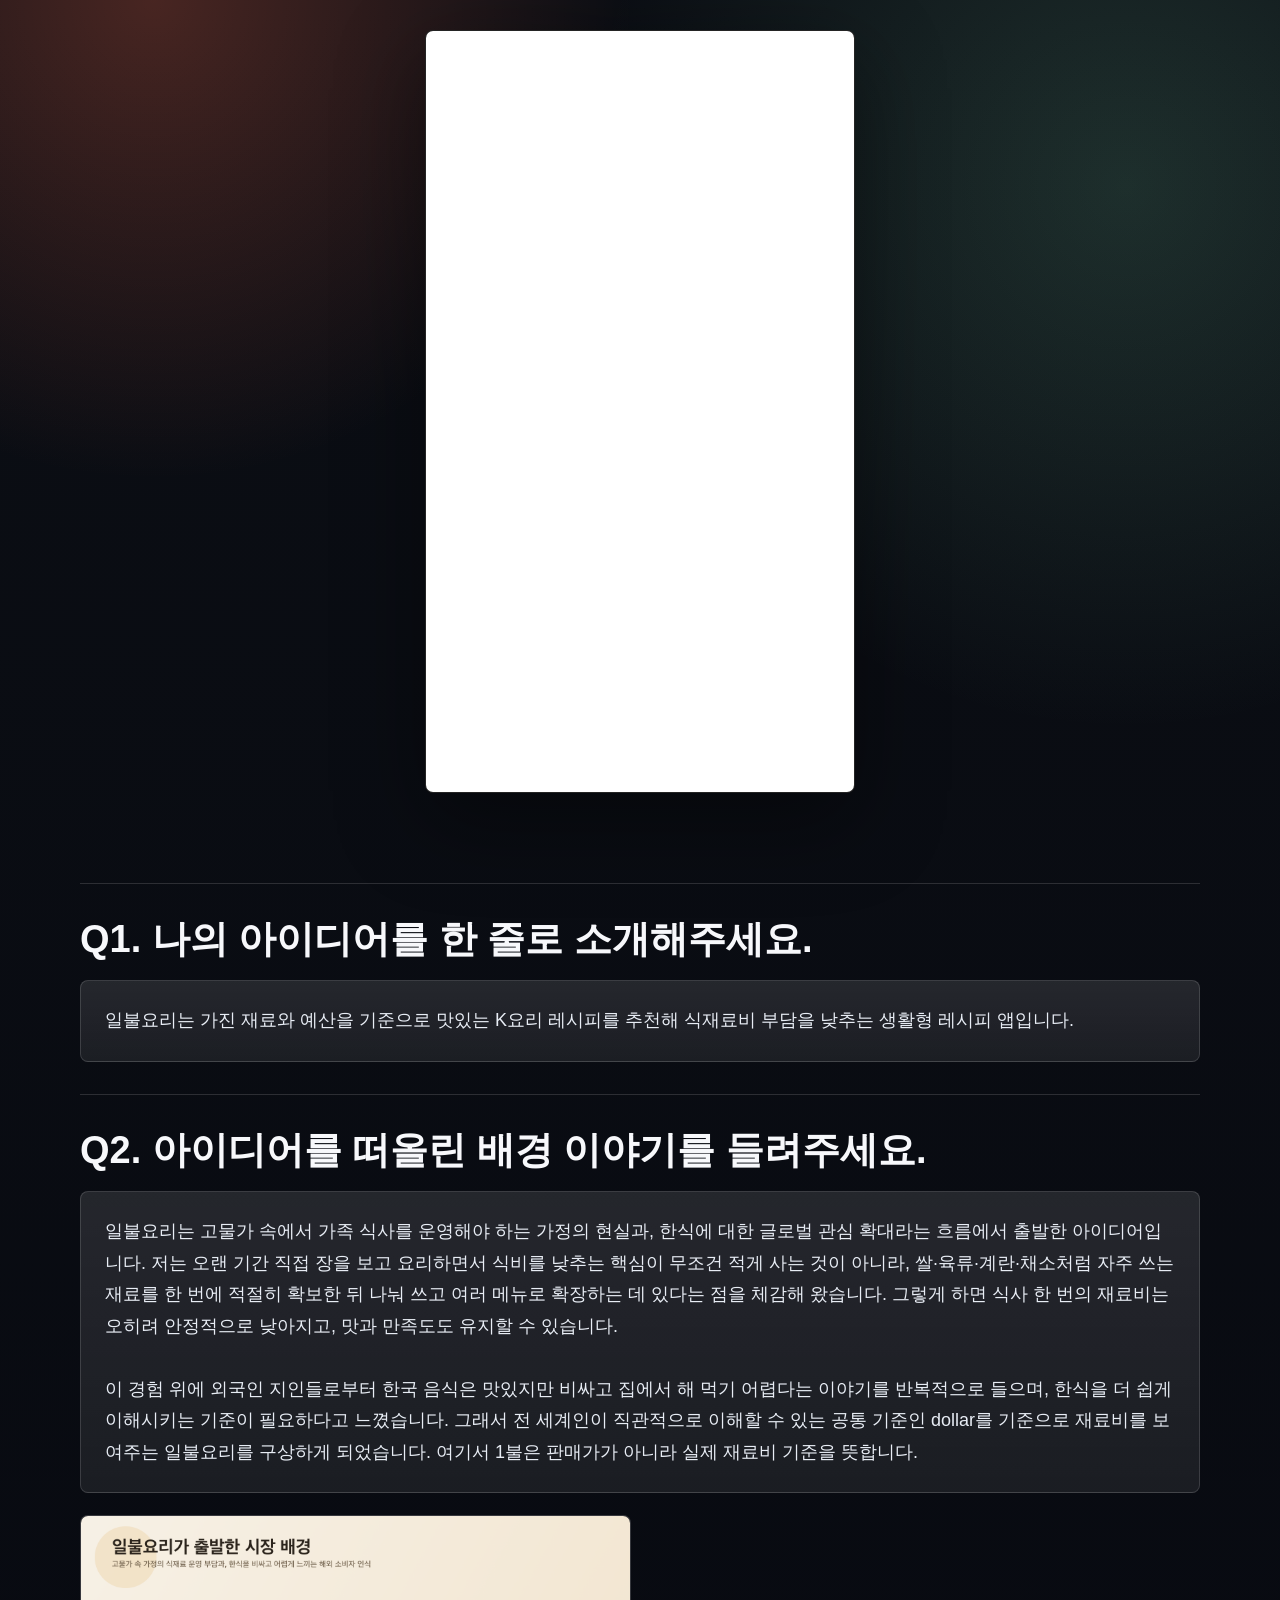
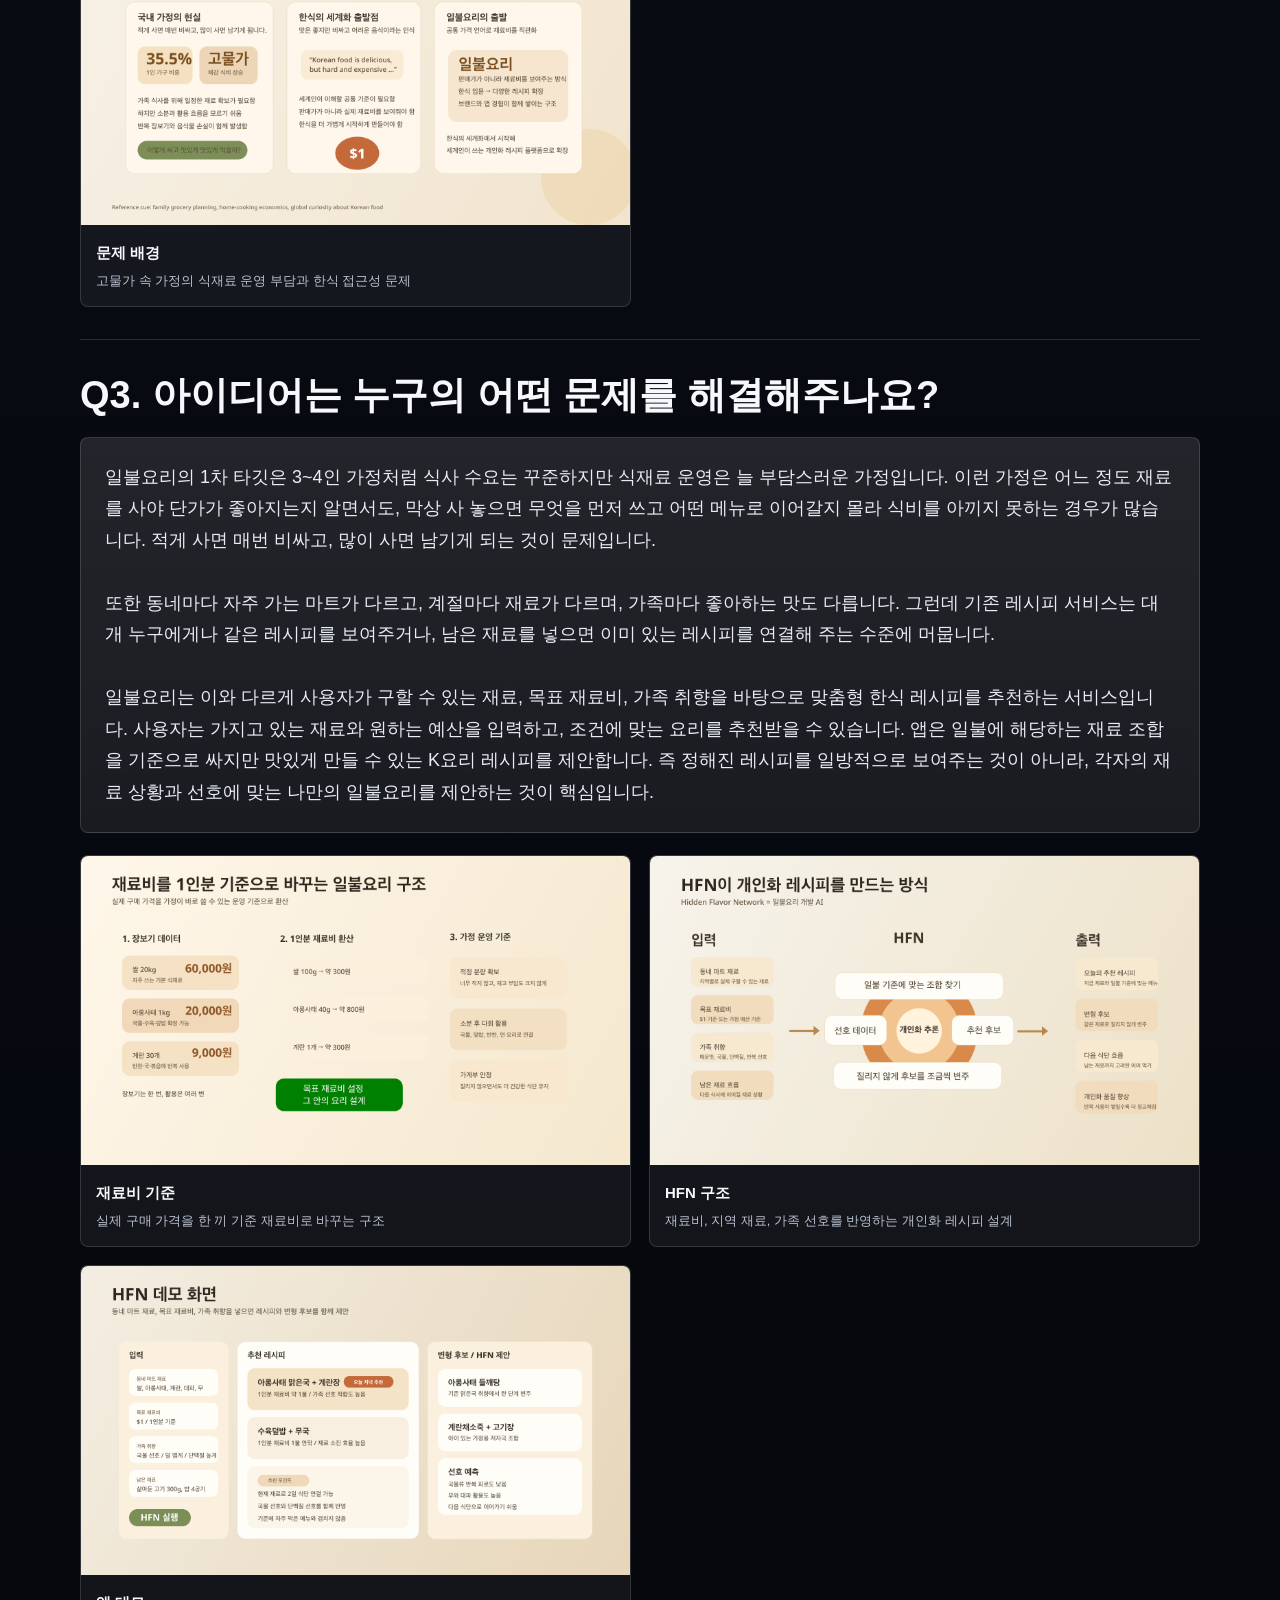
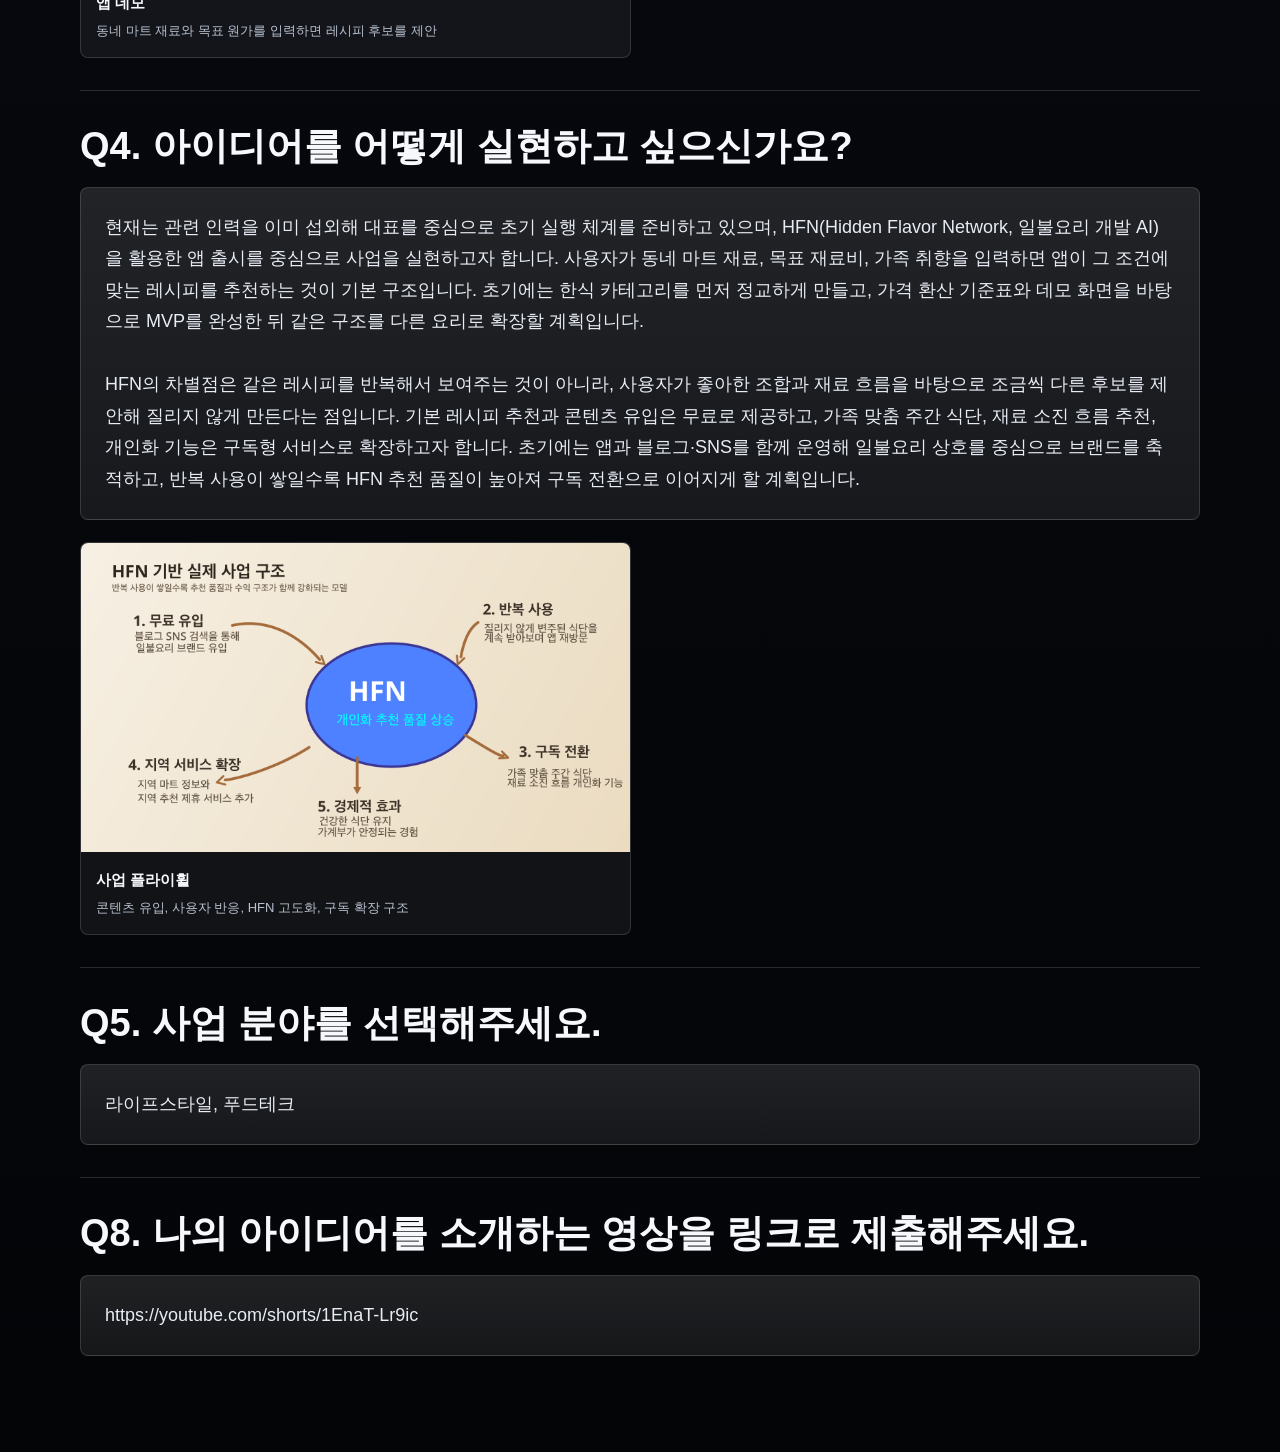
==== commit d42a09ad: "Align submission homepage questions" ====
--- a/index.html
+++ b/index.html
@@ -40,13 +40,11 @@
   background: #000;
   box-shadow: 0 28px 88px rgba(0, 0, 0, 0.42);
 }
+.video-wrap.landscape { width: min(920px, 100%); }
 .video { position: relative; width: 100%; aspect-ratio: 9 / 16; }
+.video-wrap.landscape .video { aspect-ratio: 16 / 9; }
 .video iframe { position: absolute; inset: 0; width: 100%; height: 100%; border: 0; }
-.hero-copy { width: min(920px, 100%); margin: 0 auto; text-align: center; }
-.brand { display: inline-flex; align-items: center; gap: 10px; margin-bottom: 14px; color: var(--muted); font-size: 15px; font-weight: 800; }
-.mark { width: 28px; height: 28px; border-radius: 8px; background: linear-gradient(135deg, var(--accent), var(--accent2)); box-shadow: 0 0 26px color-mix(in srgb, var(--accent) 46%, transparent); }
 h1 { margin: 0; font-size: clamp(35px, 6vw, 70px); line-height: 1.1; letter-spacing: 0; }
-.subtitle { margin: 18px auto 0; max-width: 840px; color: var(--muted); font-size: clamp(18px, 2vw, 22px); }
 main { padding-bottom: 64px; }
 .qa { display: grid; gap: 18px; padding: 32px 0; border-top: 1px solid var(--line); }
 .question { margin: 0; font-size: clamp(24px, 4vw, 38px); line-height: 1.22; letter-spacing: 0; }
@@ -60,6 +58,7 @@
   color: #E8EDF5;
   font-size: 18px;
 }
+.section-images { margin-top: 4px; }
 .image-grid {
   display: grid;
   grid-template-columns: repeat(2, minmax(0, 1fr));
@@ -94,56 +93,48 @@
 <body>
   <div class="page">
     <header>
-      <div class="video-wrap">
+      <div class="video-wrap portrait">
         <div class="video">
           <iframe src="https://www.youtube.com/embed/1EnaT-Lr9ic" title="일불요리 YouTube video" allow="accelerometer; autoplay; clipboard-write; encrypted-media; gyroscope; picture-in-picture; web-share" allowfullscreen></iframe>
         </div>
-      </div>
-      <div class="hero-copy">
-        <div class="brand"><span class="mark"></span>일불요리</div>
-        <h1>일불요리 브랜드를 중심으로 원가와 맛을 함께 설계하는 개인화 레시피 앱</h1>
-        <p class="subtitle">고물가 시대에 가진 재료와 예산을 기준으로 맛있는 K요리 한 끼를 제안합니다.</p>
       </div>
     </header>
     <main>
 
       <section class="qa">
-        <h2 class="question">Q1. 이 아이디어를 떠올린 배경은 무엇인가요?</h2>
-        <p class="answer">일불요리는 고물가 속에서 가족 식사를 운영해야 하는 가정의 현실과, 한식에 대한 글로벌 관심 확대라는 흐름에서 출발한 아이디어입니다. 저는 오랜 기간 직접 장을 보고 요리하면서 식비를 낮추는 핵심이 무조건 적게 사는 것이 아니라, 쌀·육류·계란·채소처럼 자주 쓰는 재료를 한 번에 적절히 확보한 뒤 나눠 쓰고 여러 메뉴로 확장하는 데 있다는 점을 체감해 왔습니다. 그렇게 하면 식사 한 번의 재료비는 오히려 안정적으로 낮아지고, 맛과 만족도도 유지할 수 있습니다.
+        <h2 class="question">Q1. 나의 아이디어를 한 줄로 소개해주세요.</h2>
+        <p class="answer">일불요리는 가진 재료와 예산을 기준으로 맛있는 K요리 레시피를 추천해 식재료비 부담을 낮추는 생활형 레시피 앱입니다.</p>
 
-이 경험 위에 외국인 지인들로부터 한국 음식은 맛있지만 비싸고 집에서 해 먹기 어렵다는 이야기를 반복적으로 들으며, 한식을 더 쉽게 이해시키는 기준이 필요하다고 느꼈습니다. 그래서 전 세계인이 직관적으로 이해할 수 있는 공통 기준인 dollar를 기준으로 재료비를 보여주는 일불요리를 구상하게 되었습니다. 여기서 1불은 판매가가 아니라 실제 재료비 기준을 뜻합니다. 나아가 일불요리라는 상호 자체를 핵심 브랜드로 키워, 한식을 쉽고 합리적으로 경험하게 하는 대표 이름으로 만들고, 이후에는 이 구조를 다양한 문화권의 레시피로 자연스럽게 확장하고자 합니다.</p>
       </section>
         
 
       <section class="qa">
-        <h2 class="question">Q2. 누구의 어떤 문제를 해결하고자 하나요?</h2>
-        <p class="answer">일불요리의 1차 타깃은 3~4인 가정처럼 식사 수요는 꾸준하지만 식재료 운영은 늘 부담스러운 가정입니다. 이런 가정은 어느 정도 재료를 사야 단가가 좋아지는지 알면서도, 막상 사 놓으면 무엇을 먼저 쓰고 어떤 메뉴로 이어갈지 몰라 식비를 아끼지 못하는 경우가 많습니다. 적게 사면 매번 비싸고, 많이 사면 남기게 되는 것이 문제입니다.
+        <h2 class="question">Q2. 아이디어를 떠올린 배경 이야기를 들려주세요.</h2>
+        <p class="answer">일불요리는 고물가 속에서 가족 식사를 운영해야 하는 가정의 현실과, 한식에 대한 글로벌 관심 확대라는 흐름에서 출발한 아이디어입니다. 저는 오랜 기간 직접 장을 보고 요리하면서 식비를 낮추는 핵심이 무조건 적게 사는 것이 아니라, 쌀·육류·계란·채소처럼 자주 쓰는 재료를 한 번에 적절히 확보한 뒤 나눠 쓰고 여러 메뉴로 확장하는 데 있다는 점을 체감해 왔습니다. 그렇게 하면 식사 한 번의 재료비는 오히려 안정적으로 낮아지고, 맛과 만족도도 유지할 수 있습니다.
 
-또한 동네마다 자주 가는 마트가 다르고, 계절마다 재료가 다르며, 가족마다 좋아하는 맛도 다릅니다. 그런데 기존 레시피 서비스는 대개 누구에게나 같은 레시피를 보여주거나, 남은 재료를 넣으면 이미 있는 레시피를 연결해 주는 수준에 머뭅니다. 일불요리는 이와 다르게 사용자가 구할 수 있는 재료, 목표 재료비, 가족 취향을 바탕으로 맞춤형 한식 레시피를 추천하는 서비스입니다.
+이 경험 위에 외국인 지인들로부터 한국 음식은 맛있지만 비싸고 집에서 해 먹기 어렵다는 이야기를 반복적으로 들으며, 한식을 더 쉽게 이해시키는 기준이 필요하다고 느꼈습니다. 그래서 전 세계인이 직관적으로 이해할 수 있는 공통 기준인 dollar를 기준으로 재료비를 보여주는 일불요리를 구상하게 되었습니다. 여기서 1불은 판매가가 아니라 실제 재료비 기준을 뜻합니다.</p>
 
-즉 정해진 레시피를 일방적으로 보여주는 것이 아니라, 각자의 재료 상황과 선호에 맞는 나만의 일불요리를 제안하는 것이 핵심입니다. 이 점이 한식의 진입장벽을 낮추고, 이후 다른 문화권의 레시피로 확장될 때도 일불요리 브랜드만의 차별점이 됩니다.</p>
-      </section>
-        
-
-      <section class="qa">
-        <h2 class="question">Q3. 이 아이디어를 어떻게 실현하고 싶으신가요?</h2>
-        <p class="answer">현재는 관련 인력을 이미 섭외해 대표를 중심으로 초기 실행 체계를 준비하고 있으며, HFN(Hidden Flavor Network, 일불요리 개발 AI)을 활용한 앱 출시를 중심으로 사업을 실현하고자 합니다. 사용자가 동네 마트 재료, 목표 재료비, 가족 취향을 입력하면 앱이 그 조건에 맞는 레시피를 추천하는 것이 기본 구조입니다. 초기에는 한식 카테고리를 먼저 정교하게 만들고, 가격 환산 기준표와 데모 화면을 바탕으로 MVP를 완성한 뒤 같은 구조를 다른 요리로 확장할 계획입니다.
-
-HFN의 차별점은 같은 레시피를 반복해서 보여주는 것이 아니라, 사용자가 좋아한 조합과 재료 흐름을 바탕으로 조금씩 다른 후보를 제안해 질리지 않게 만든다는 점입니다. 즉 남은 재료를 넣으면 기존 레시피를 단순 연결하는 수준이 아니라, 지금 재료 상황과 선호에 맞춰 기존 조합을 변형한 후보를 제안하는 방향입니다.
-
-수익 구조는 무료와 유료를 분리해 설계할 계획입니다. 기본 레시피 추천과 콘텐츠 유입은 무료로 제공하고, 가족 맞춤 주간 식단, 재료 소진 흐름 추천, 개인화 기능은 구독형 서비스로 확장하고자 합니다. 사용자는 매번 같은 메뉴를 다시 검색하는 대신, 질리지 않게 변주된 식단을 계속 받아보며 건강하게 먹고 가계부가 안정되는 효과를 체감하게 됩니다. 이 경험이 반복 사용과 구독으로 이어지고, 이후에는 지역 마트 정보나 지역 기반 추천 서비스로도 확장될 수 있습니다. 초기에는 앱과 블로그·SNS를 함께 운영해 일불요리 상호를 중심으로 브랜드를 축적하고, 반복 사용이 쌓일수록 HFN 추천 품질이 높아져 구독 전환으로 이어지게 할 계획입니다.</p>
-      </section>
-        
-      <section class="qa">
-        <h2 class="question">Q4. 제출 이미지 구성은 어떻게 되나요?</h2>
-        <p class="answer">이미지는 고물가 속 식재료 운영 부담, 실제 구매 가격을 한 끼 재료비로 환산하는 기준, HFN이 가족 선호와 지역 재료를 반영해 레시피를 설계하는 구조, 앱 데모 화면, 블로그·SNS 유입에서 구독 확장으로 이어지는 플라이휠 순서로 구성합니다. 기존 최종 제출 문서의 이미지 흐름을 그대로 홈페이지에 옮겨 심사자가 문항과 시각 자료를 한 번에 확인할 수 있게 합니다.</p>
-        <div class="image-grid">
+        <div class="image-grid section-images">
 
           <figure>
             <img src="assets/image-01.png" alt="문제 배경" loading="lazy" />
             <figcaption><strong>문제 배경</strong><span>고물가 속 가정의 식재료 운영 부담과 한식 접근성 문제</span></figcaption>
           </figure>
         
+        </div>
+        
+      </section>
+        
+
+      <section class="qa">
+        <h2 class="question">Q3. 아이디어는 누구의 어떤 문제를 해결해주나요?</h2>
+        <p class="answer">일불요리의 1차 타깃은 3~4인 가정처럼 식사 수요는 꾸준하지만 식재료 운영은 늘 부담스러운 가정입니다. 이런 가정은 어느 정도 재료를 사야 단가가 좋아지는지 알면서도, 막상 사 놓으면 무엇을 먼저 쓰고 어떤 메뉴로 이어갈지 몰라 식비를 아끼지 못하는 경우가 많습니다. 적게 사면 매번 비싸고, 많이 사면 남기게 되는 것이 문제입니다.
+
+또한 동네마다 자주 가는 마트가 다르고, 계절마다 재료가 다르며, 가족마다 좋아하는 맛도 다릅니다. 그런데 기존 레시피 서비스는 대개 누구에게나 같은 레시피를 보여주거나, 남은 재료를 넣으면 이미 있는 레시피를 연결해 주는 수준에 머뭅니다.
+
+일불요리는 이와 다르게 사용자가 구할 수 있는 재료, 목표 재료비, 가족 취향을 바탕으로 맞춤형 한식 레시피를 추천하는 서비스입니다. 사용자는 가지고 있는 재료와 원하는 예산을 입력하고, 조건에 맞는 요리를 추천받을 수 있습니다. 앱은 일불에 해당하는 재료 조합을 기준으로 싸지만 맛있게 만들 수 있는 K요리 레시피를 제안합니다. 즉 정해진 레시피를 일방적으로 보여주는 것이 아니라, 각자의 재료 상황과 선호에 맞는 나만의 일불요리를 제안하는 것이 핵심입니다.</p>
+
+        <div class="image-grid section-images">
 
           <figure>
             <img src="assets/image-02.png" alt="재료비 기준" loading="lazy" />
@@ -162,6 +153,18 @@
             <figcaption><strong>앱 데모</strong><span>동네 마트 재료와 목표 원가를 입력하면 레시피 후보를 제안</span></figcaption>
           </figure>
         
+        </div>
+        
+      </section>
+        
+
+      <section class="qa">
+        <h2 class="question">Q4. 아이디어를 어떻게 실현하고 싶으신가요?</h2>
+        <p class="answer">현재는 관련 인력을 이미 섭외해 대표를 중심으로 초기 실행 체계를 준비하고 있으며, HFN(Hidden Flavor Network, 일불요리 개발 AI)을 활용한 앱 출시를 중심으로 사업을 실현하고자 합니다. 사용자가 동네 마트 재료, 목표 재료비, 가족 취향을 입력하면 앱이 그 조건에 맞는 레시피를 추천하는 것이 기본 구조입니다. 초기에는 한식 카테고리를 먼저 정교하게 만들고, 가격 환산 기준표와 데모 화면을 바탕으로 MVP를 완성한 뒤 같은 구조를 다른 요리로 확장할 계획입니다.
+
+HFN의 차별점은 같은 레시피를 반복해서 보여주는 것이 아니라, 사용자가 좋아한 조합과 재료 흐름을 바탕으로 조금씩 다른 후보를 제안해 질리지 않게 만든다는 점입니다. 기본 레시피 추천과 콘텐츠 유입은 무료로 제공하고, 가족 맞춤 주간 식단, 재료 소진 흐름 추천, 개인화 기능은 구독형 서비스로 확장하고자 합니다. 초기에는 앱과 블로그·SNS를 함께 운영해 일불요리 상호를 중심으로 브랜드를 축적하고, 반복 사용이 쌓일수록 HFN 추천 품질이 높아져 구독 전환으로 이어지게 할 계획입니다.</p>
+
+        <div class="image-grid section-images">
 
           <figure>
             <img src="assets/image-05.png" alt="사업 플라이휠" loading="lazy" />
@@ -169,7 +172,23 @@
           </figure>
         
         </div>
+        
       </section>
+        
+
+      <section class="qa">
+        <h2 class="question">Q5. 사업 분야를 선택해주세요.</h2>
+        <p class="answer">라이프스타일, 푸드테크</p>
+
+      </section>
+        
+
+      <section class="qa">
+        <h2 class="question">Q8. 나의 아이디어를 소개하는 영상을 링크로 제출해주세요.</h2>
+        <p class="answer">https://youtube.com/shorts/1EnaT-Lr9ic</p>
+
+      </section>
+        
     </main>
   </div>
 </body>
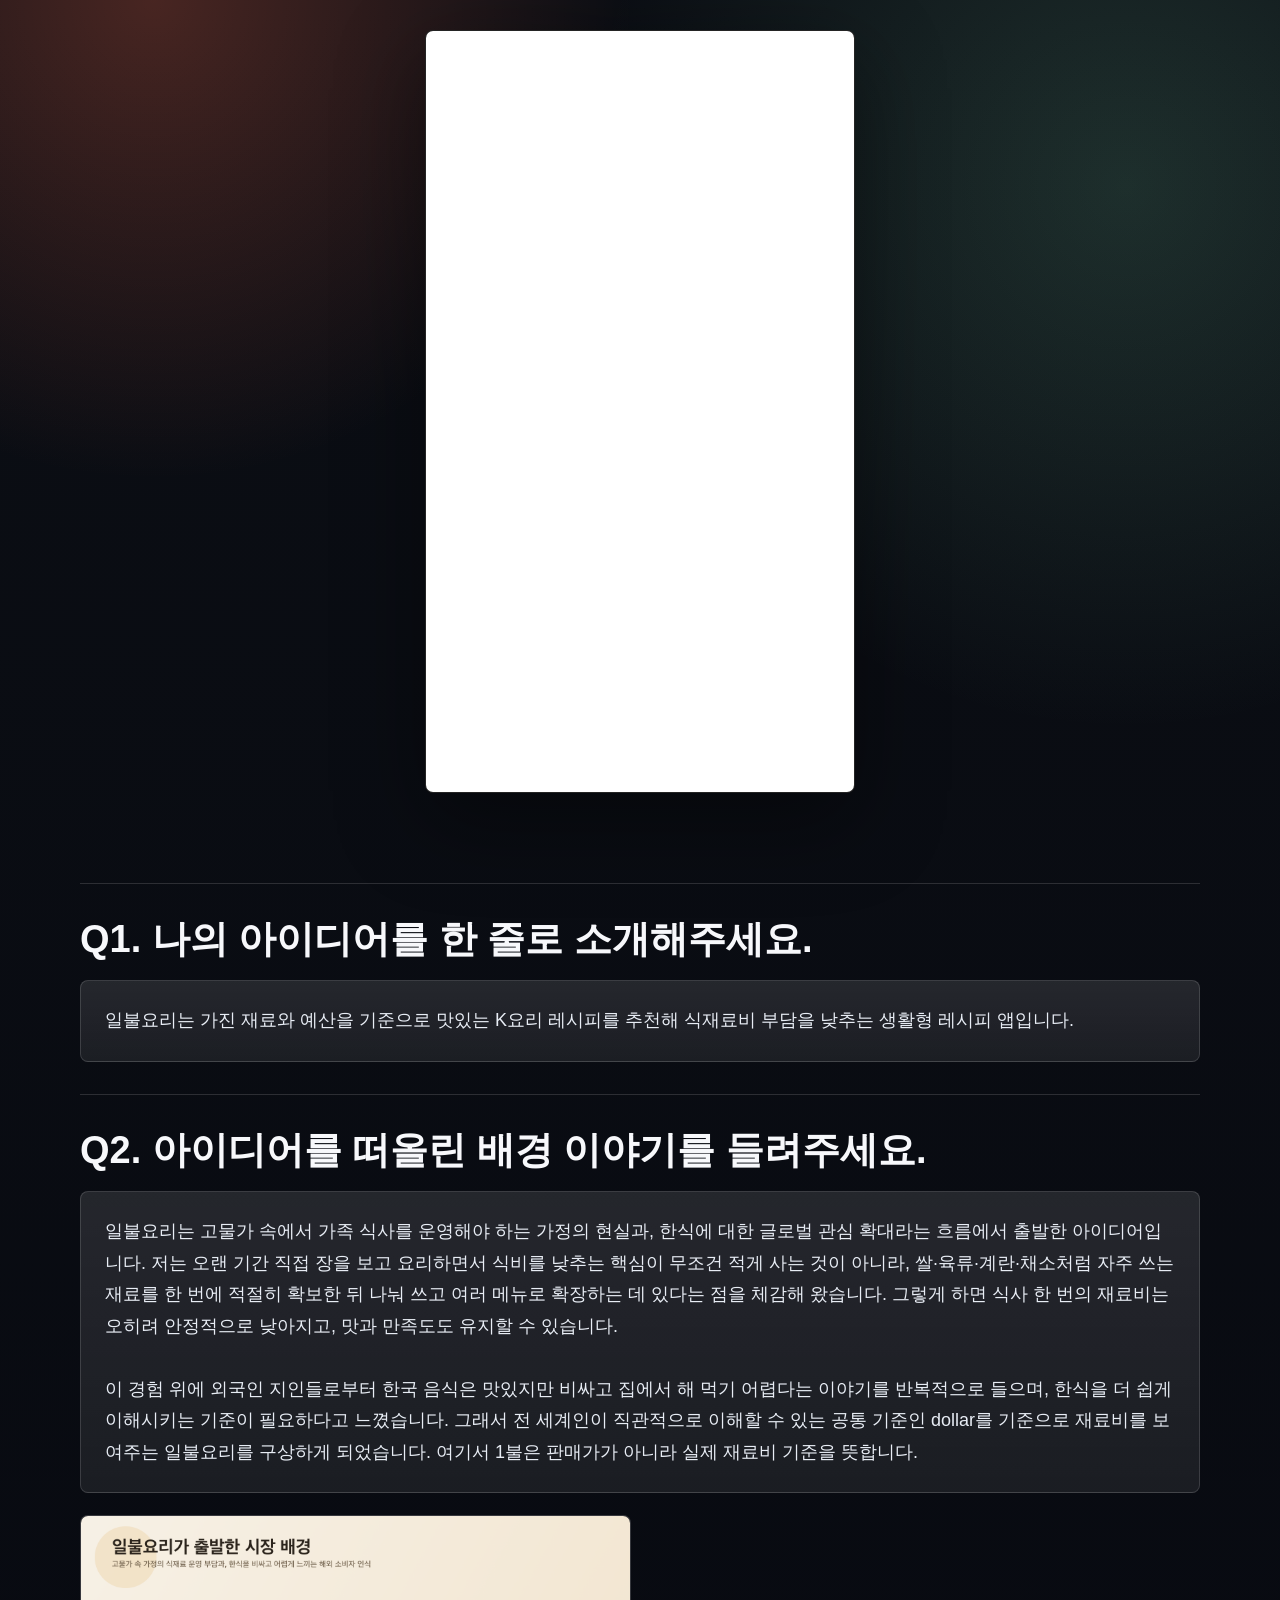
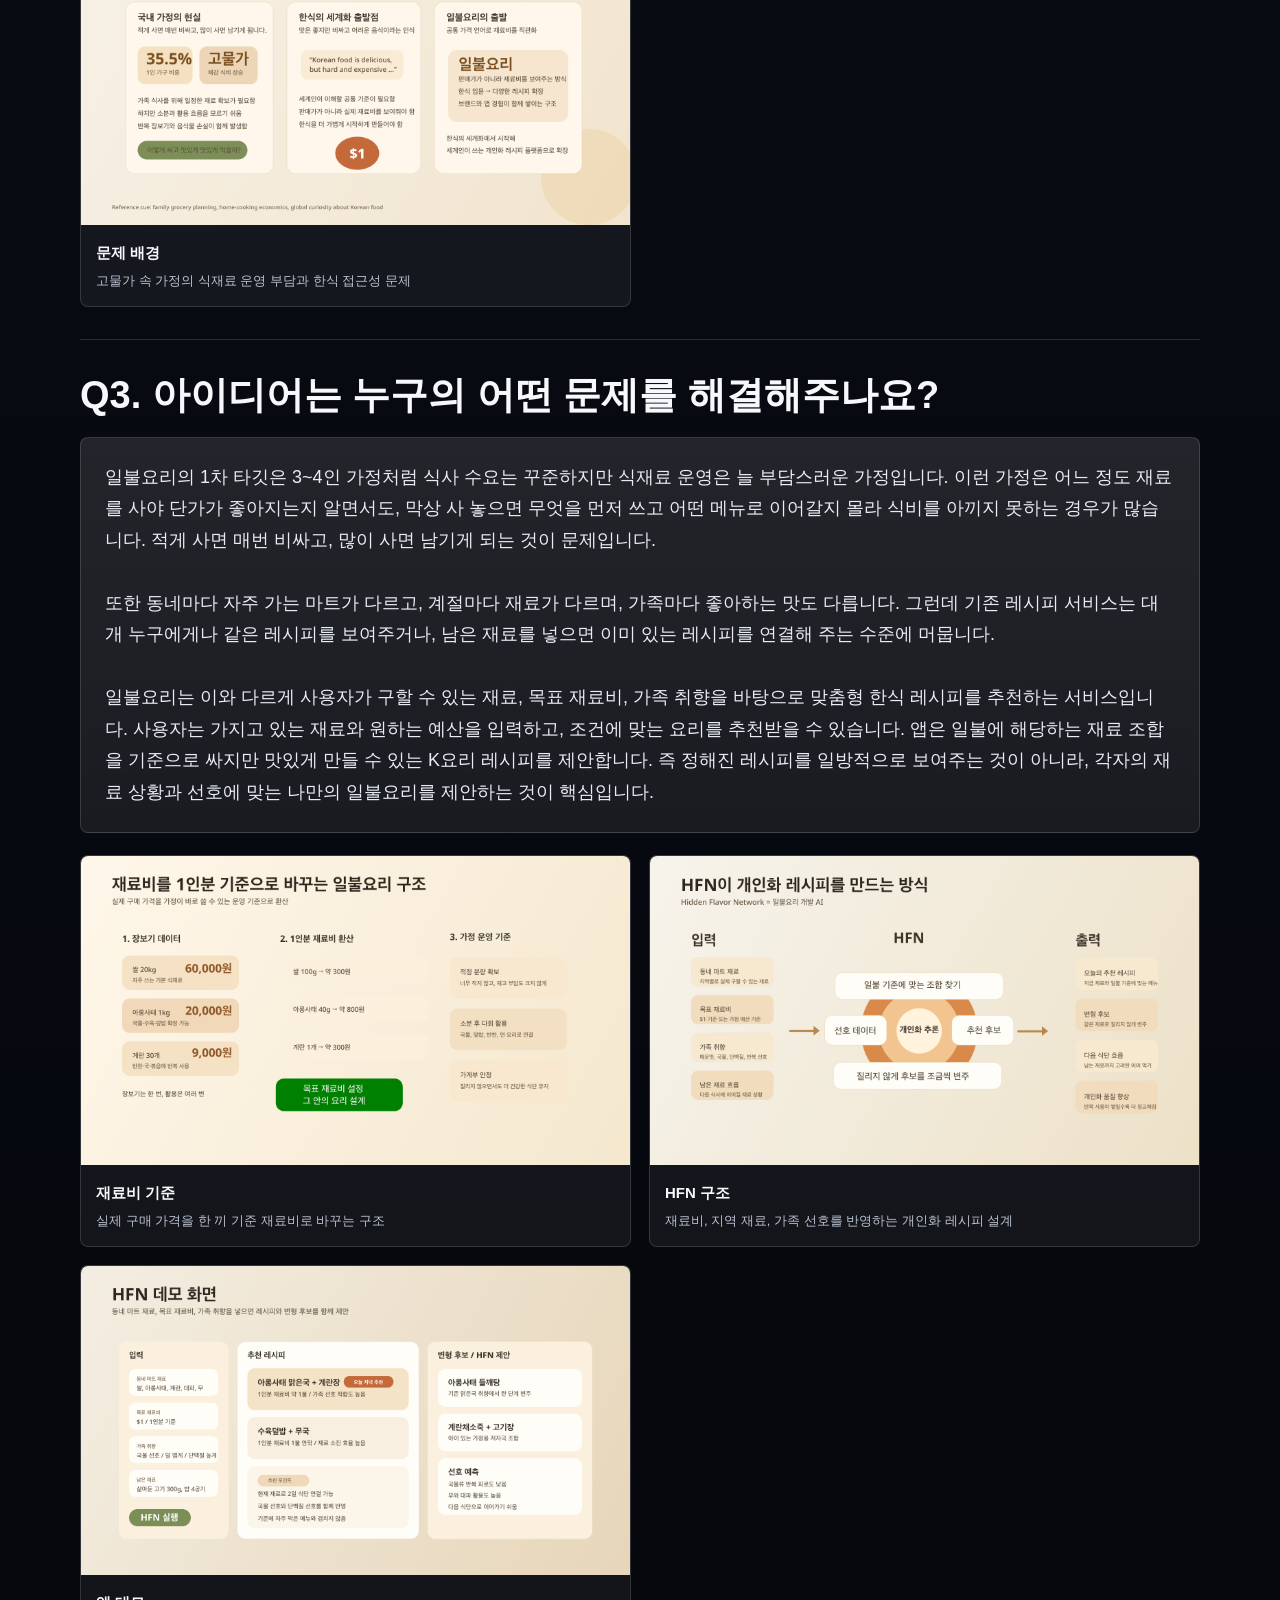
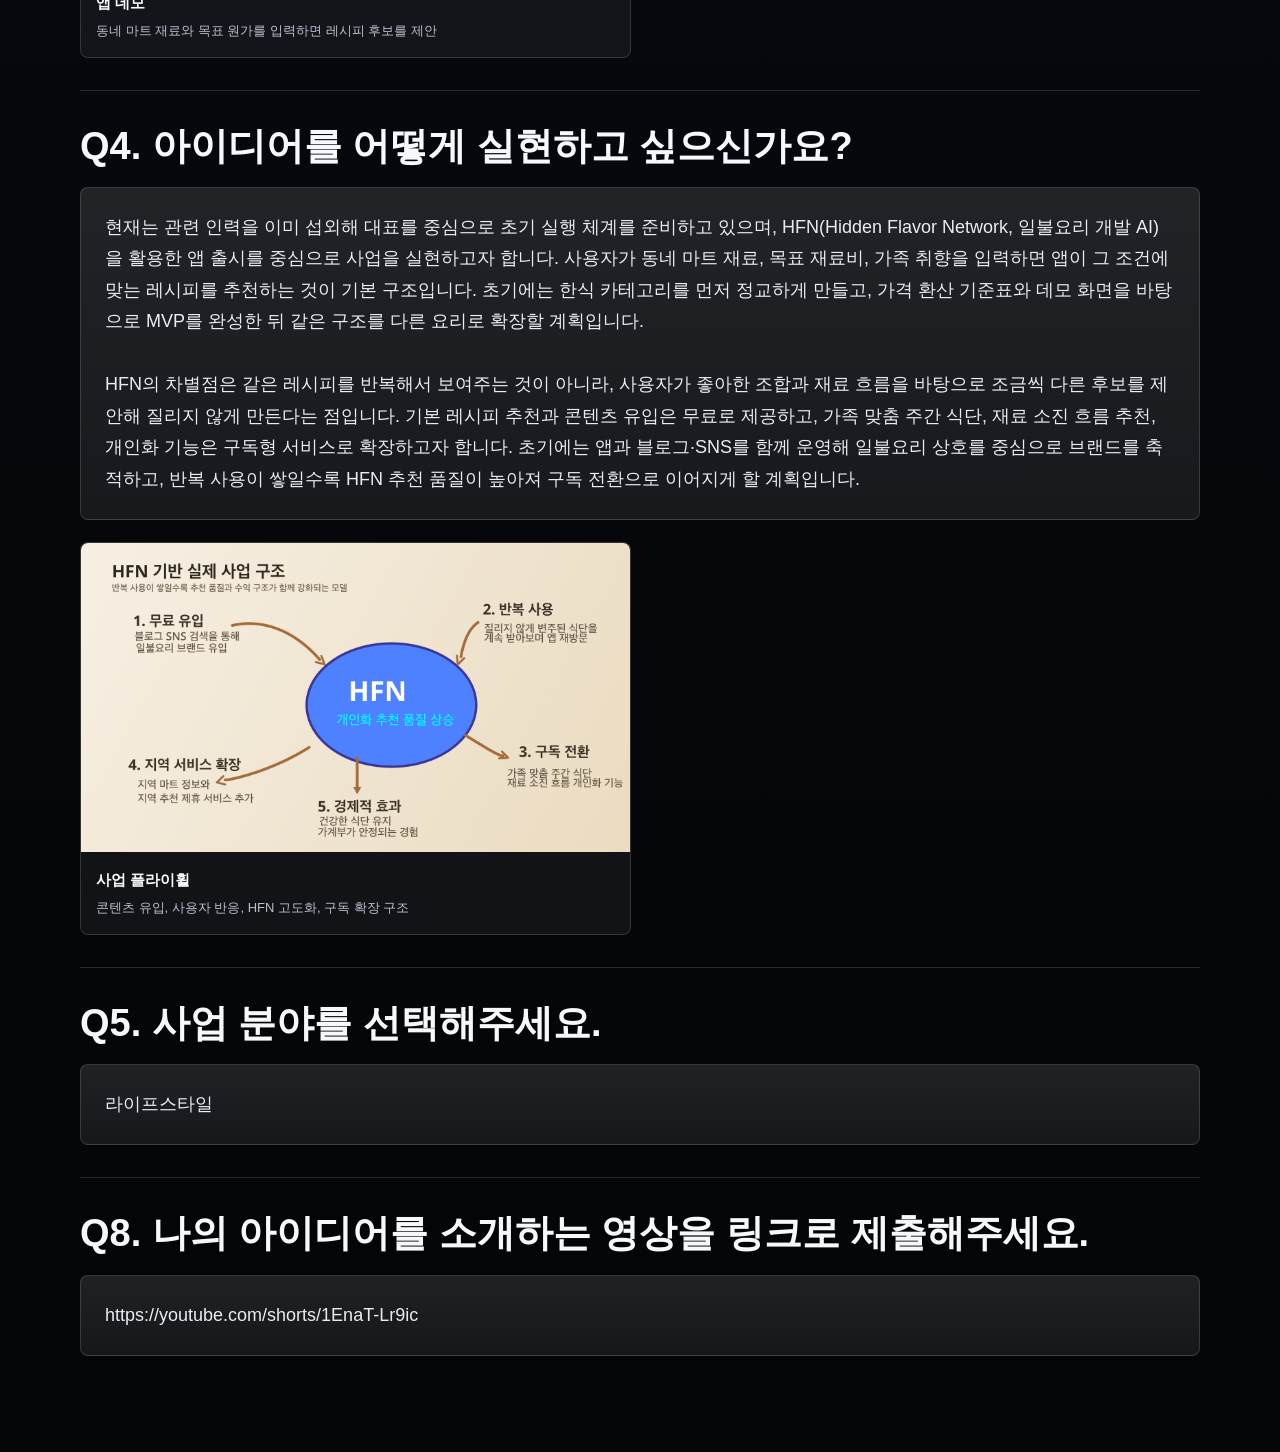
==== commit ae67716d: "Fix submission business field" ====
--- a/index.html
+++ b/index.html
@@ -43,7 +43,9 @@
 .video-wrap.landscape { width: min(920px, 100%); }
 .video { position: relative; width: 100%; aspect-ratio: 9 / 16; }
 .video-wrap.landscape .video { aspect-ratio: 16 / 9; }
-.video iframe { position: absolute; inset: 0; width: 100%; height: 100%; border: 0; }
+.video iframe,
+.video video { position: absolute; inset: 0; width: 100%; height: 100%; border: 0; }
+.video video { object-fit: contain; background: #000; }
 h1 { margin: 0; font-size: clamp(35px, 6vw, 70px); line-height: 1.1; letter-spacing: 0; }
 main { padding-bottom: 64px; }
 .qa { display: grid; gap: 18px; padding: 32px 0; border-top: 1px solid var(--line); }
@@ -178,7 +180,7 @@
 
       <section class="qa">
         <h2 class="question">Q5. 사업 분야를 선택해주세요.</h2>
-        <p class="answer">라이프스타일, 푸드테크</p>
+        <p class="answer">라이프스타일</p>
 
       </section>
         
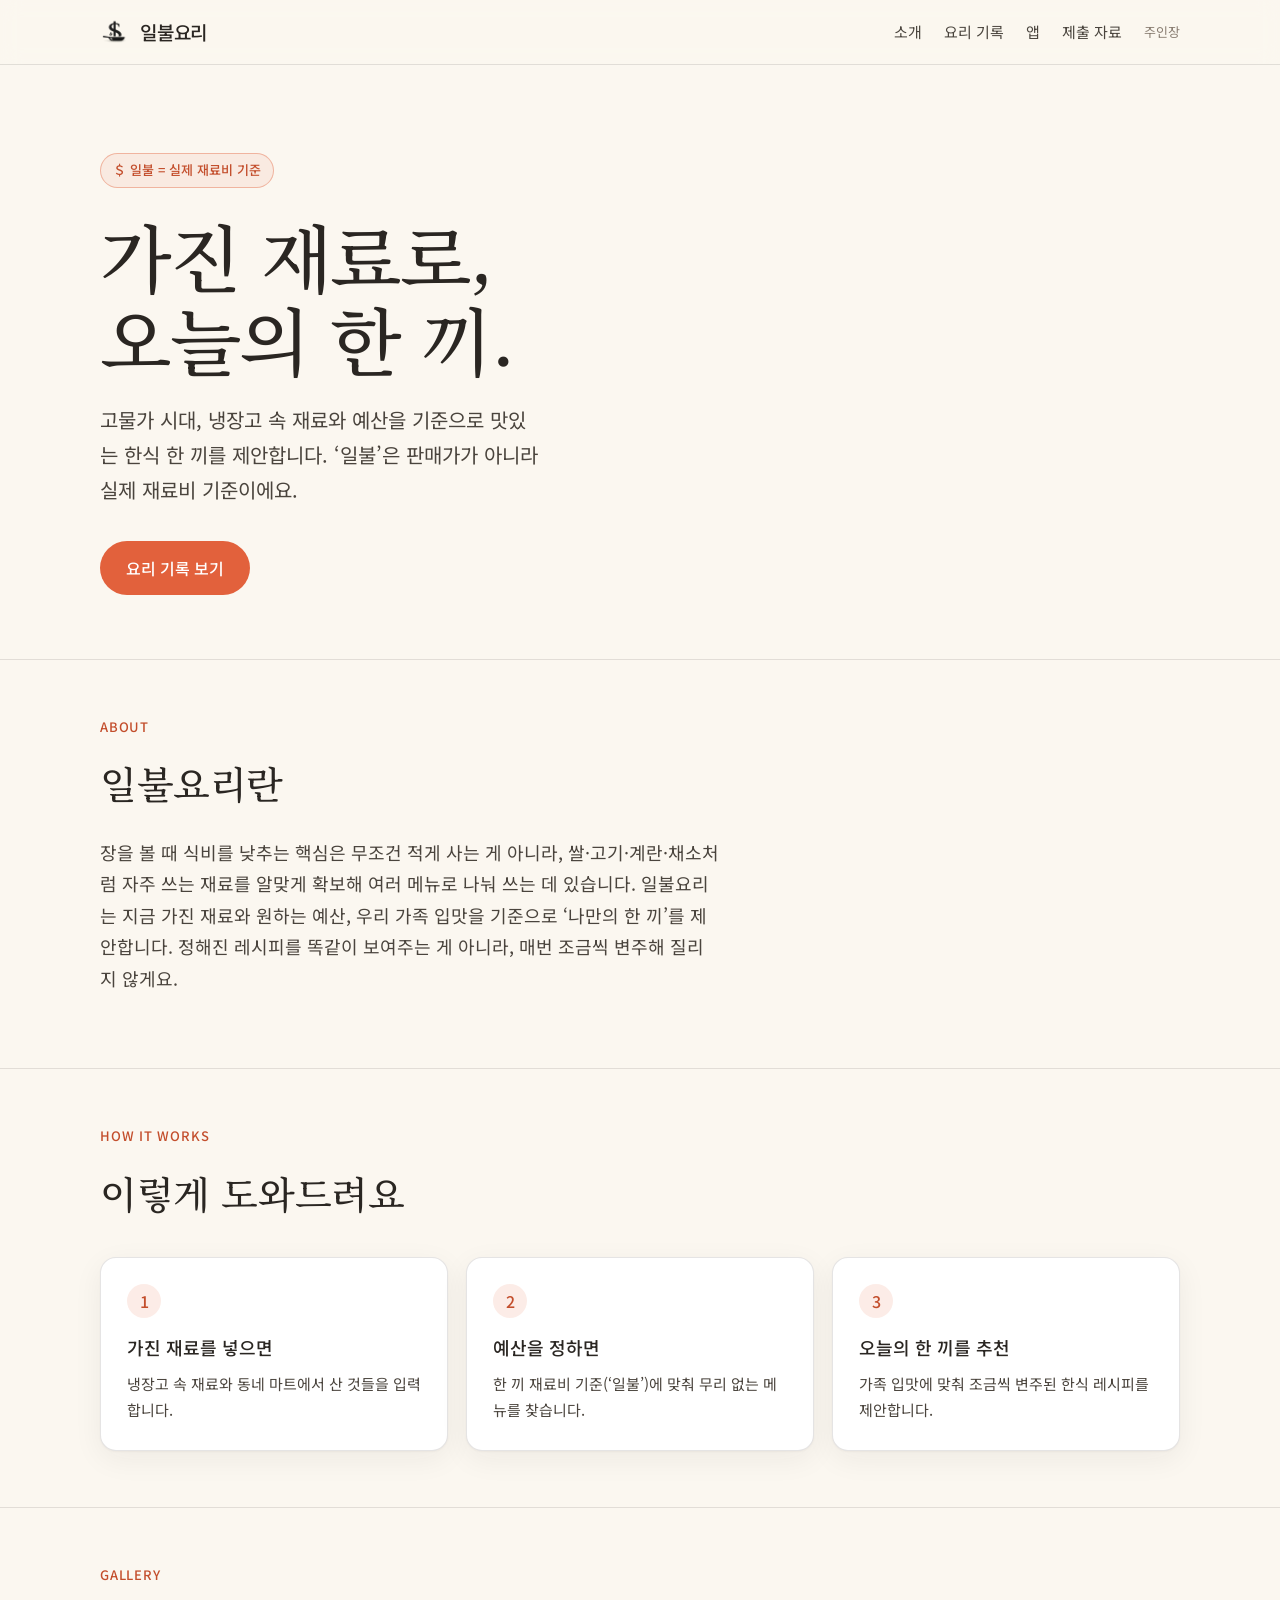
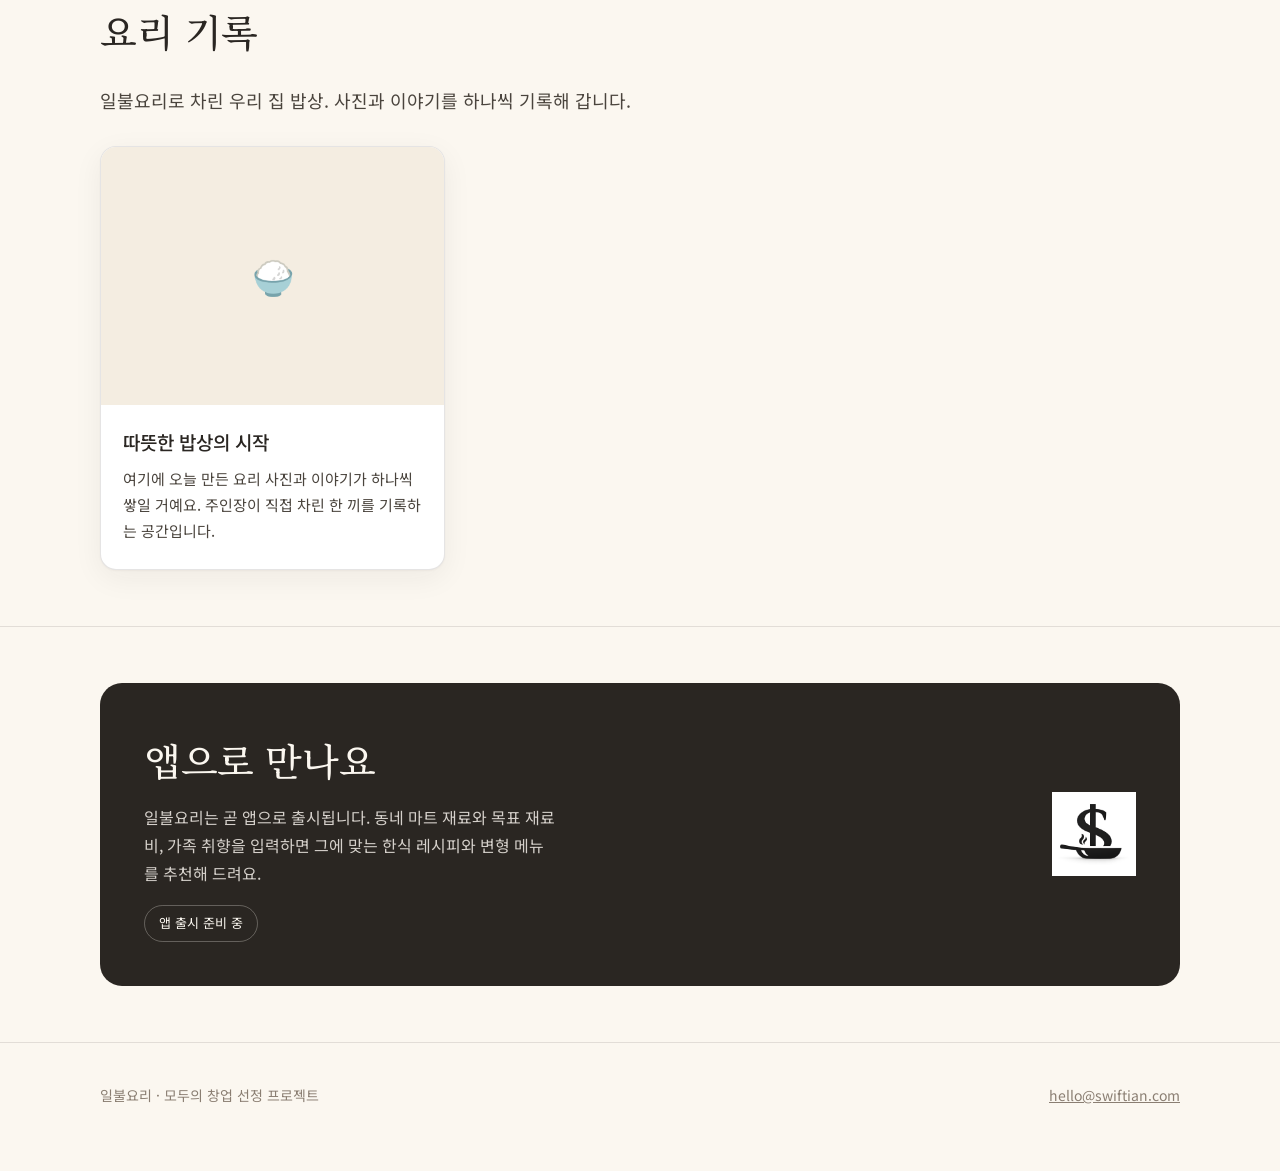
==== commit 00beb2b1: "브랜드 홈페이지 + 주인장 자비스 관리도구 - index.html: 일불요리 브랜드 랜딩(히어로·소개·3단계·요리기록·앱배너), content.json 렌더 - admin.html" ====
--- a/index.html
+++ b/index.html
@@ -1,197 +1,44 @@
 <!doctype html>
 <html lang="ko">
-<head>
-  <meta charset="utf-8" />
-  <meta name="viewport" content="width=device-width, initial-scale=1" />
-  <title>일불요리 | 일불요리 브랜드를 중심으로 원가와 맛을 함께 설계하는 개인화 레시피 앱</title>
-  <meta name="description" content="고물가 시대에 가진 재료와 예산을 기준으로 맛있는 K요리 한 끼를 제안합니다." />
-  <style>
-    
-* { box-sizing: border-box; }
-:root {
-  color-scheme: dark;
-  --bg: #05070B;
-  --surface: rgba(255, 255, 255, 0.075);
-  --surface-strong: rgba(255, 255, 255, 0.115);
-  --line: rgba(255, 255, 255, 0.14);
-  --text: #F7F8FB;
-  --muted: #B8C1CF;
-  --accent: #55D8FF;
-  --accent2: #FFD166;
-}
-body {
-  margin: 0;
-  font-family: -apple-system, BlinkMacSystemFont, "Apple SD Gothic Neo", "Noto Sans KR", "Segoe UI", sans-serif;
-  background:
-    radial-gradient(circle at 12% 0%, color-mix(in srgb, var(--accent) 25%, transparent), transparent 30rem),
-    radial-gradient(circle at 88% 4%, color-mix(in srgb, var(--accent2) 18%, transparent), transparent 34rem),
-    linear-gradient(180deg, #0B0E14 0%, #070910 54%, #040507 100%);
-  color: var(--text);
-  line-height: 1.75;
-}
-.page { width: min(1120px, calc(100% - 34px)); margin: 0 auto; }
-header { padding: 30px 0 56px; }
-.video-wrap {
-  width: min(430px, 100%);
-  margin: 0 auto 34px;
-  border-radius: 8px;
-  border: 1px solid var(--line);
-  overflow: hidden;
-  background: #000;
-  box-shadow: 0 28px 88px rgba(0, 0, 0, 0.42);
-}
-.video-wrap.landscape { width: min(920px, 100%); }
-.video { position: relative; width: 100%; aspect-ratio: 9 / 16; }
-.video-wrap.landscape .video { aspect-ratio: 16 / 9; }
-.video iframe,
-.video video { position: absolute; inset: 0; width: 100%; height: 100%; border: 0; }
-.video video { object-fit: contain; background: #000; }
-h1 { margin: 0; font-size: clamp(35px, 6vw, 70px); line-height: 1.1; letter-spacing: 0; }
-main { padding-bottom: 64px; }
-.qa { display: grid; gap: 18px; padding: 32px 0; border-top: 1px solid var(--line); }
-.question { margin: 0; font-size: clamp(24px, 4vw, 38px); line-height: 1.22; letter-spacing: 0; }
-.answer {
-  white-space: pre-line;
-  margin: 0;
-  padding: 24px;
-  border: 1px solid var(--line);
-  border-radius: 8px;
-  background: linear-gradient(180deg, var(--surface-strong), var(--surface));
-  color: #E8EDF5;
-  font-size: 18px;
-}
-.section-images { margin-top: 4px; }
-.image-grid {
-  display: grid;
-  grid-template-columns: repeat(2, minmax(0, 1fr));
-  gap: 18px;
-}
-figure {
-  margin: 0;
-  border: 1px solid var(--line);
-  border-radius: 8px;
-  overflow: hidden;
-  background: rgba(255, 255, 255, 0.055);
-}
-figure img {
-  display: block;
-  width: 100%;
-  aspect-ratio: 16 / 9;
-  object-fit: contain;
-  background: #111;
-}
-figcaption { padding: 15px; }
-figcaption strong { display: block; margin-bottom: 5px; font-size: 15px; }
-figcaption span { display: block; color: var(--muted); font-size: 13px; line-height: 1.55; }
-@media (max-width: 900px) {
-  header { padding-top: 18px; }
-  .image-grid { grid-template-columns: 1fr; }
-  .answer { font-size: 17px; padding: 19px; }
-}
-
-    :root { --accent: #FF6B4A; --accent2: #74C69D; }
-  </style>
-</head>
-<body>
-  <div class="page">
-    <header>
-      <div class="video-wrap portrait">
-        <div class="video">
-          <iframe src="https://www.youtube.com/embed/1EnaT-Lr9ic" title="일불요리 YouTube video" allow="accelerometer; autoplay; clipboard-write; encrypted-media; gyroscope; picture-in-picture; web-share" allowfullscreen></iframe>
+  <head>
+    <meta charset="utf-8" />
+    <meta name="viewport" content="width=device-width, initial-scale=1" />
+    <title>일불요리 · 재료와 예산으로 완성하는 우리 집 한 끼</title>
+    <meta name="description" content="고물가 시대, 가진 재료와 예산을 기준으로 맛있는 한식 한 끼를 제안하는 생활형 레시피 브랜드 일불요리." />
+    <meta property="og:title" content="일불요리" />
+    <meta property="og:description" content="재료와 예산으로 완성하는 우리 집 한 끼." />
+    <meta property="og:type" content="website" />
+    <link rel="icon" href="assets/logo.png" />
+    <link rel="preconnect" href="https://fonts.googleapis.com" />
+    <link rel="preconnect" href="https://fonts.gstatic.com" crossorigin />
+    <link
+      href="https://fonts.googleapis.com/css2?family=Noto+Sans+KR:wght@400;500&family=Noto+Serif+KR:wght@500&display=swap"
+      rel="stylesheet"
+    />
+    <link rel="stylesheet" href="styles.css" />
+  </head>
+  <body>
+    <nav class="nav">
+      <div class="wrap">
+        <a class="brand" href="/">
+          <img src="assets/logo.png" alt="" />
+          <span id="brand-name">일불요리</span>
+        </a>
+        <div class="nav-links">
+          <a href="#about">소개</a>
+          <a href="#gallery">요리 기록</a>
+          <a href="#app">앱</a>
+          <a href="submission.html">제출 자료</a>
+          <a class="owner" href="admin.html">주인장</a>
         </div>
       </div>
-    </header>
-    <main>
+    </nav>
 
-      <section class="qa">
-        <h2 class="question">Q1. 나의 아이디어를 한 줄로 소개해주세요.</h2>
-        <p class="answer">일불요리는 가진 재료와 예산을 기준으로 맛있는 K요리 레시피를 추천해 식재료비 부담을 낮추는 생활형 레시피 앱입니다.</p>
+    <main id="app">
+      <p class="notice wrap" style="padding-top: 80px">불러오는 중…</p>
+    </main>
 
-      </section>
-        
-
-      <section class="qa">
-        <h2 class="question">Q2. 아이디어를 떠올린 배경 이야기를 들려주세요.</h2>
-        <p class="answer">일불요리는 고물가 속에서 가족 식사를 운영해야 하는 가정의 현실과, 한식에 대한 글로벌 관심 확대라는 흐름에서 출발한 아이디어입니다. 저는 오랜 기간 직접 장을 보고 요리하면서 식비를 낮추는 핵심이 무조건 적게 사는 것이 아니라, 쌀·육류·계란·채소처럼 자주 쓰는 재료를 한 번에 적절히 확보한 뒤 나눠 쓰고 여러 메뉴로 확장하는 데 있다는 점을 체감해 왔습니다. 그렇게 하면 식사 한 번의 재료비는 오히려 안정적으로 낮아지고, 맛과 만족도도 유지할 수 있습니다.
-
-이 경험 위에 외국인 지인들로부터 한국 음식은 맛있지만 비싸고 집에서 해 먹기 어렵다는 이야기를 반복적으로 들으며, 한식을 더 쉽게 이해시키는 기준이 필요하다고 느꼈습니다. 그래서 전 세계인이 직관적으로 이해할 수 있는 공통 기준인 dollar를 기준으로 재료비를 보여주는 일불요리를 구상하게 되었습니다. 여기서 1불은 판매가가 아니라 실제 재료비 기준을 뜻합니다.</p>
-
-        <div class="image-grid section-images">
-
-          <figure>
-            <img src="assets/image-01.png" alt="문제 배경" loading="lazy" />
-            <figcaption><strong>문제 배경</strong><span>고물가 속 가정의 식재료 운영 부담과 한식 접근성 문제</span></figcaption>
-          </figure>
-        
-        </div>
-        
-      </section>
-        
-
-      <section class="qa">
-        <h2 class="question">Q3. 아이디어는 누구의 어떤 문제를 해결해주나요?</h2>
-        <p class="answer">일불요리의 1차 타깃은 3~4인 가정처럼 식사 수요는 꾸준하지만 식재료 운영은 늘 부담스러운 가정입니다. 이런 가정은 어느 정도 재료를 사야 단가가 좋아지는지 알면서도, 막상 사 놓으면 무엇을 먼저 쓰고 어떤 메뉴로 이어갈지 몰라 식비를 아끼지 못하는 경우가 많습니다. 적게 사면 매번 비싸고, 많이 사면 남기게 되는 것이 문제입니다.
-
-또한 동네마다 자주 가는 마트가 다르고, 계절마다 재료가 다르며, 가족마다 좋아하는 맛도 다릅니다. 그런데 기존 레시피 서비스는 대개 누구에게나 같은 레시피를 보여주거나, 남은 재료를 넣으면 이미 있는 레시피를 연결해 주는 수준에 머뭅니다.
-
-일불요리는 이와 다르게 사용자가 구할 수 있는 재료, 목표 재료비, 가족 취향을 바탕으로 맞춤형 한식 레시피를 추천하는 서비스입니다. 사용자는 가지고 있는 재료와 원하는 예산을 입력하고, 조건에 맞는 요리를 추천받을 수 있습니다. 앱은 일불에 해당하는 재료 조합을 기준으로 싸지만 맛있게 만들 수 있는 K요리 레시피를 제안합니다. 즉 정해진 레시피를 일방적으로 보여주는 것이 아니라, 각자의 재료 상황과 선호에 맞는 나만의 일불요리를 제안하는 것이 핵심입니다.</p>
-
-        <div class="image-grid section-images">
-
-          <figure>
-            <img src="assets/image-02.png" alt="재료비 기준" loading="lazy" />
-            <figcaption><strong>재료비 기준</strong><span>실제 구매 가격을 한 끼 기준 재료비로 바꾸는 구조</span></figcaption>
-          </figure>
-        
-
-          <figure>
-            <img src="assets/image-03.png" alt="HFN 구조" loading="lazy" />
-            <figcaption><strong>HFN 구조</strong><span>재료비, 지역 재료, 가족 선호를 반영하는 개인화 레시피 설계</span></figcaption>
-          </figure>
-        
-
-          <figure>
-            <img src="assets/image-04.png" alt="앱 데모" loading="lazy" />
-            <figcaption><strong>앱 데모</strong><span>동네 마트 재료와 목표 원가를 입력하면 레시피 후보를 제안</span></figcaption>
-          </figure>
-        
-        </div>
-        
-      </section>
-        
-
-      <section class="qa">
-        <h2 class="question">Q4. 아이디어를 어떻게 실현하고 싶으신가요?</h2>
-        <p class="answer">현재는 관련 인력을 이미 섭외해 대표를 중심으로 초기 실행 체계를 준비하고 있으며, HFN(Hidden Flavor Network, 일불요리 개발 AI)을 활용한 앱 출시를 중심으로 사업을 실현하고자 합니다. 사용자가 동네 마트 재료, 목표 재료비, 가족 취향을 입력하면 앱이 그 조건에 맞는 레시피를 추천하는 것이 기본 구조입니다. 초기에는 한식 카테고리를 먼저 정교하게 만들고, 가격 환산 기준표와 데모 화면을 바탕으로 MVP를 완성한 뒤 같은 구조를 다른 요리로 확장할 계획입니다.
-
-HFN의 차별점은 같은 레시피를 반복해서 보여주는 것이 아니라, 사용자가 좋아한 조합과 재료 흐름을 바탕으로 조금씩 다른 후보를 제안해 질리지 않게 만든다는 점입니다. 기본 레시피 추천과 콘텐츠 유입은 무료로 제공하고, 가족 맞춤 주간 식단, 재료 소진 흐름 추천, 개인화 기능은 구독형 서비스로 확장하고자 합니다. 초기에는 앱과 블로그·SNS를 함께 운영해 일불요리 상호를 중심으로 브랜드를 축적하고, 반복 사용이 쌓일수록 HFN 추천 품질이 높아져 구독 전환으로 이어지게 할 계획입니다.</p>
-
-        <div class="image-grid section-images">
-
-          <figure>
-            <img src="assets/image-05.png" alt="사업 플라이휠" loading="lazy" />
-            <figcaption><strong>사업 플라이휠</strong><span>콘텐츠 유입, 사용자 반응, HFN 고도화, 구독 확장 구조</span></figcaption>
-          </figure>
-        
-        </div>
-        
-      </section>
-        
-
-      <section class="qa">
-        <h2 class="question">Q5. 사업 분야를 선택해주세요.</h2>
-        <p class="answer">라이프스타일</p>
-
-      </section>
-        
-
-      <section class="qa">
-        <h2 class="question">Q8. 나의 아이디어를 소개하는 영상을 링크로 제출해주세요.</h2>
-        <p class="answer">https://youtube.com/shorts/1EnaT-Lr9ic</p>
-
-      </section>
-        
-    </main>
-  </div>
-</body>
+    <script src="config.js"></script>
+    <script src="app.js"></script>
+  </body>
 </html>
--- a/styles.css
+++ b/styles.css
@@ -0,0 +1,118 @@
+/* 일불요리 — 따뜻한 미니멀. 여백이 주인공. (디자인 시스템 v1) */
+:root {
+  --cream: #fbf7f0;
+  --cream-2: #f4ede1;
+  --ink: #2a2622;
+  --ink-soft: #4a443d;
+  --taupe: #8a7e72;
+  --persimmon: #e2613c;
+  --persimmon-deep: #c34e2c;
+  --line: rgba(42, 38, 34, 0.12);
+  --card: #ffffff;
+  --shadow: 0 1px 2px rgba(42, 38, 34, 0.04), 0 8px 30px rgba(42, 38, 34, 0.06);
+  --radius: 16px;
+  --maxw: 1080px;
+  --serif: "Noto Serif KR", "Apple SD Gothic Neo", serif;
+  --sans: -apple-system, BlinkMacSystemFont, "Apple SD Gothic Neo", "Noto Sans KR", "Segoe UI", sans-serif;
+}
+
+* { box-sizing: border-box; }
+html { scroll-behavior: smooth; }
+body {
+  margin: 0;
+  font-family: var(--sans);
+  font-weight: 400;
+  color: var(--ink);
+  background: var(--cream);
+  line-height: 1.75;
+  -webkit-font-smoothing: antialiased;
+}
+img { max-width: 100%; display: block; }
+a { color: inherit; }
+.wrap { width: min(var(--maxw), calc(100% - 40px)); margin: 0 auto; }
+
+/* ── 상단 바 ── */
+.nav {
+  position: sticky; top: 0; z-index: 20;
+  background: color-mix(in srgb, var(--cream) 88%, transparent);
+  backdrop-filter: saturate(1.2) blur(10px);
+  border-bottom: 1px solid var(--line);
+}
+.nav .wrap { display: flex; align-items: center; justify-content: space-between; height: 64px; }
+.brand { display: flex; align-items: center; gap: 10px; font-weight: 500; font-size: 19px; letter-spacing: -0.01em; text-decoration: none; }
+.brand img { width: 30px; height: 30px; object-fit: contain; }
+.nav-links { display: flex; gap: 22px; align-items: center; }
+.nav-links a { text-decoration: none; color: var(--ink-soft); font-size: 15px; }
+.nav-links a:hover { color: var(--persimmon); }
+.nav-links a.owner { color: var(--taupe); font-size: 13px; }
+
+/* ── 히어로 ── */
+.hero { padding: 88px 0 64px; }
+.hero .coin {
+  display: inline-flex; align-items: center; gap: 8px;
+  font-size: 13px; color: var(--persimmon-deep); font-weight: 500;
+  border: 1px solid color-mix(in srgb, var(--persimmon) 40%, transparent);
+  background: color-mix(in srgb, var(--persimmon) 8%, transparent);
+  padding: 5px 12px; border-radius: 999px; margin-bottom: 26px;
+}
+.hero h1 {
+  font-family: var(--serif); font-weight: 500;
+  font-size: clamp(38px, 7vw, 74px); line-height: 1.12; letter-spacing: -0.02em;
+  margin: 0 0 22px; white-space: pre-line;
+}
+.hero p { font-size: clamp(17px, 2.2vw, 20px); color: var(--ink-soft); max-width: 40ch; margin: 0 0 34px; }
+.btn {
+  display: inline-block; text-decoration: none; font-weight: 500; font-size: 16px;
+  background: var(--persimmon); color: #fff; padding: 13px 26px; border-radius: 999px;
+  transition: background 0.15s ease, transform 0.15s ease;
+}
+.btn:hover { background: var(--persimmon-deep); transform: translateY(-1px); }
+.btn.ghost { background: transparent; color: var(--ink); border: 1px solid var(--line); }
+.btn.ghost:hover { border-color: var(--persimmon); color: var(--persimmon); }
+
+/* ── 섹션 공통 ── */
+section { padding: 56px 0; border-top: 1px solid var(--line); }
+.eyebrow { color: var(--persimmon-deep); font-size: 13px; font-weight: 500; letter-spacing: 0.06em; text-transform: uppercase; margin: 0 0 12px; }
+h2 { font-family: var(--serif); font-weight: 500; font-size: clamp(26px, 4vw, 38px); letter-spacing: -0.01em; margin: 0 0 20px; }
+.lead { font-size: 18px; color: var(--ink-soft); max-width: 62ch; }
+
+/* ── 3단계 ── */
+.steps { display: grid; grid-template-columns: repeat(3, 1fr); gap: 18px; margin-top: 30px; }
+.step { background: var(--card); border: 1px solid var(--line); border-radius: var(--radius); padding: 26px; box-shadow: var(--shadow); }
+.step .n { display: inline-grid; place-items: center; width: 34px; height: 34px; border-radius: 999px; background: color-mix(in srgb, var(--persimmon) 12%, transparent); color: var(--persimmon-deep); font-weight: 500; margin-bottom: 14px; }
+.step h3 { margin: 0 0 8px; font-size: 18px; font-weight: 500; }
+.step p { margin: 0; color: var(--ink-soft); font-size: 15px; }
+
+/* ── 갤러리 ── */
+.gallery-grid { display: grid; grid-template-columns: repeat(auto-fill, minmax(280px, 1fr)); gap: 22px; margin-top: 30px; }
+.post { background: var(--card); border: 1px solid var(--line); border-radius: var(--radius); overflow: hidden; box-shadow: var(--shadow); }
+.post .photo { aspect-ratio: 4 / 3; background: var(--cream-2); overflow: hidden; }
+.post .photo img { width: 100%; height: 100%; object-fit: cover; }
+.post .photo.empty { display: grid; place-items: center; color: var(--taupe); font-size: 34px; }
+.post .body { padding: 20px 22px 24px; }
+.post .body h3 { margin: 0 0 8px; font-size: 19px; font-weight: 500; }
+.post .body p { margin: 0; color: var(--ink-soft); font-size: 15px; white-space: pre-line; }
+.post .date { display: block; margin-top: 12px; color: var(--taupe); font-size: 13px; }
+
+/* ── 앱 배너 ── */
+.appband { background: var(--ink); color: var(--cream); border-radius: 22px; padding: 44px; display: flex; align-items: center; justify-content: space-between; gap: 30px; flex-wrap: wrap; }
+.appband h2 { color: var(--cream); margin: 0 0 10px; }
+.appband p { color: color-mix(in srgb, var(--cream) 82%, transparent); margin: 0; max-width: 46ch; }
+.appband .status { display: inline-block; margin-top: 18px; font-size: 13px; color: var(--cream); border: 1px solid rgba(251, 247, 240, 0.28); padding: 6px 14px; border-radius: 999px; }
+.appband img { width: 84px; height: 84px; object-fit: contain; filter: none; }
+
+/* ── 푸터 ── */
+footer { border-top: 1px solid var(--line); padding: 40px 0 64px; color: var(--taupe); font-size: 14px; }
+footer .wrap { display: flex; justify-content: space-between; gap: 16px; flex-wrap: wrap; }
+footer a { color: var(--taupe); }
+
+/* ── 반응형 ── */
+@media (max-width: 860px) {
+  .steps { grid-template-columns: 1fr; }
+  .hero { padding: 56px 0 40px; }
+  .appband { padding: 30px; }
+  .nav-links a:not(.owner) { display: none; }
+}
+
+/* ── 상태 배너(로딩/오프라인) ── */
+.notice { text-align: center; color: var(--taupe); font-size: 14px; padding: 10px; }
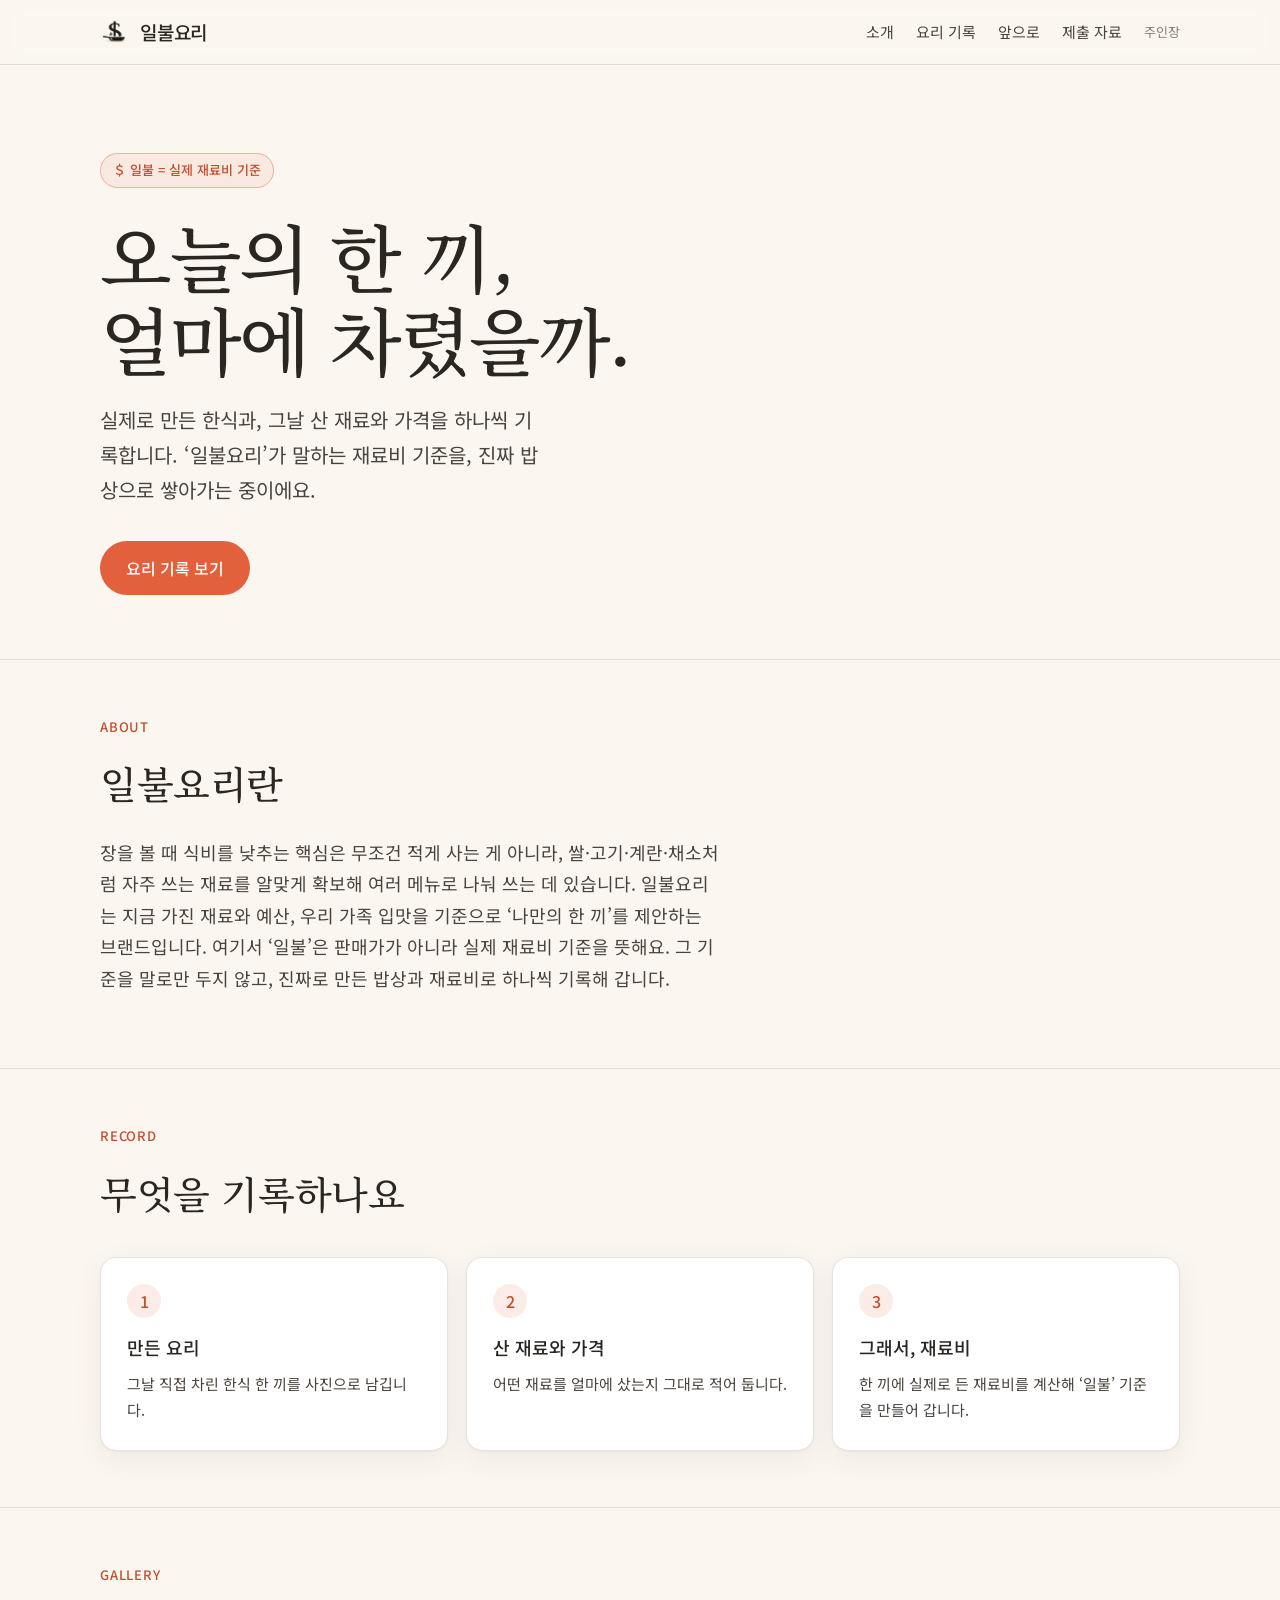
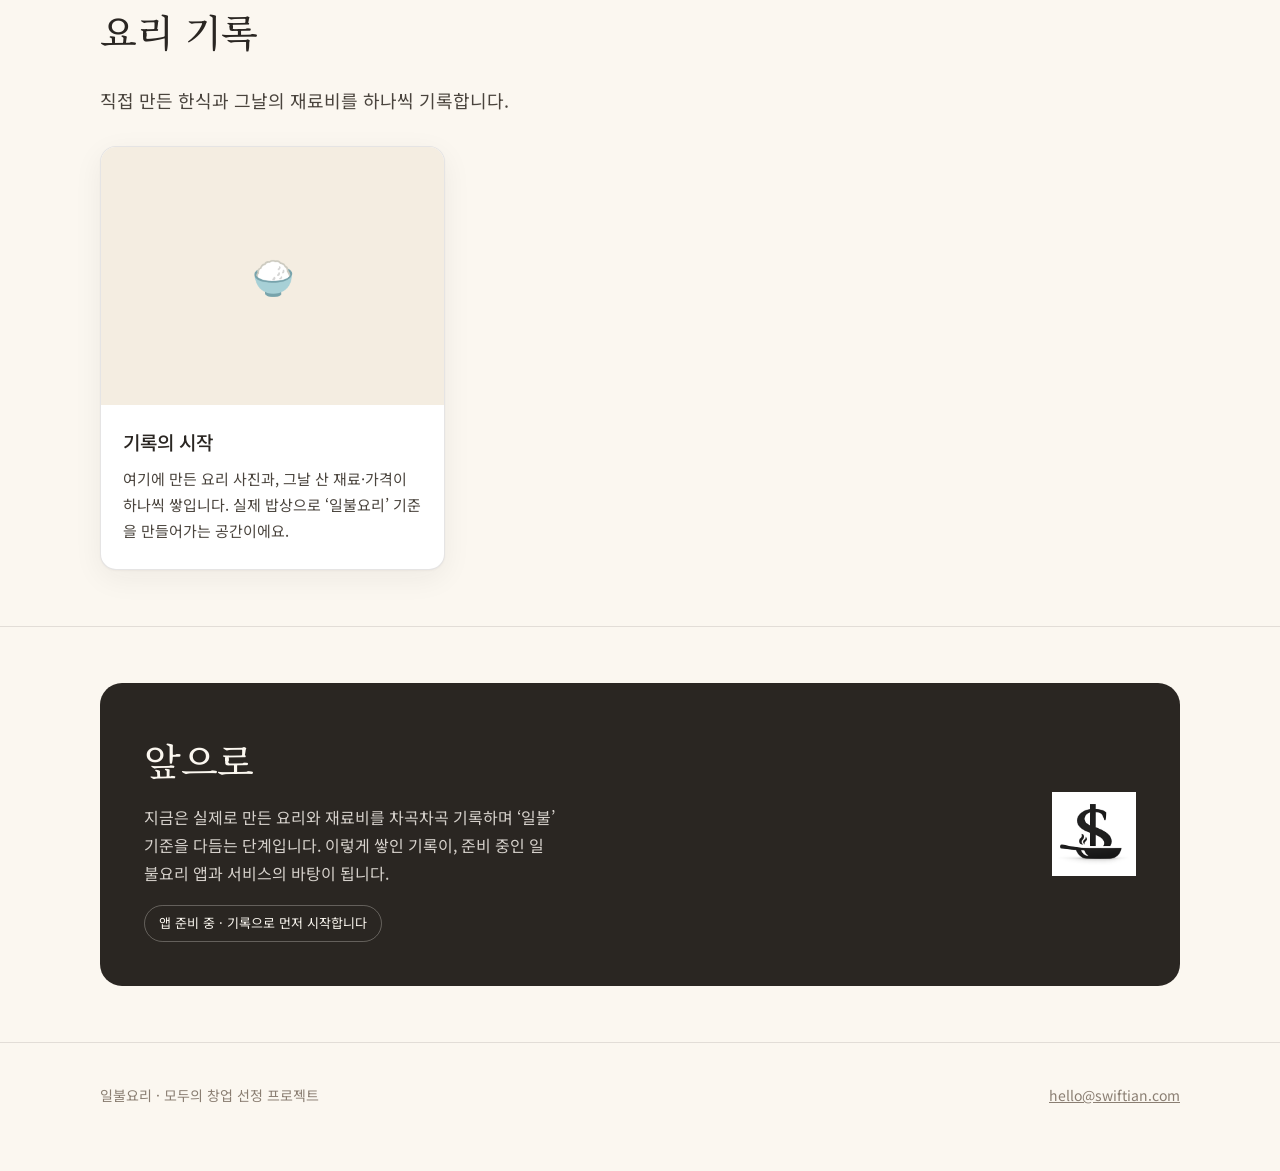
==== commit 75b078a6: "홈페이지 목적 재정의: 앱 홍보 → 진행 기록(요리·재료비) - 메뉴 "앱" 제거, "앞으로"(준비 중) 섹션으로 전환 - 요리 기록에 재료·가격·총 재료비 필드 추가(카드 렌더 " ====
--- a/index.html
+++ b/index.html
@@ -27,7 +27,7 @@
         <div class="nav-links">
           <a href="#about">소개</a>
           <a href="#gallery">요리 기록</a>
-          <a href="#app">앱</a>
+          <a href="#next">앞으로</a>
           <a href="submission.html">제출 자료</a>
           <a class="owner" href="admin.html">주인장</a>
         </div>
--- a/styles.css
+++ b/styles.css
@@ -92,6 +92,15 @@
 .post .body { padding: 20px 22px 24px; }
 .post .body h3 { margin: 0 0 8px; font-size: 19px; font-weight: 500; }
 .post .body p { margin: 0; color: var(--ink-soft); font-size: 15px; white-space: pre-line; }
+.post .cost {
+  display: inline-block; margin: 0 0 10px; font-size: 13px; font-weight: 500;
+  color: var(--persimmon-deep); background: color-mix(in srgb, var(--persimmon) 9%, transparent);
+  border: 1px solid color-mix(in srgb, var(--persimmon) 30%, transparent);
+  padding: 4px 11px; border-radius: 999px;
+}
+.post .ings { list-style: none; margin: 14px 0 0; padding: 12px 0 0; border-top: 1px solid var(--line); }
+.post .ings li { display: flex; justify-content: space-between; gap: 12px; font-size: 13.5px; color: var(--ink-soft); padding: 3px 0; }
+.post .ings .price { color: var(--taupe); white-space: nowrap; }
 .post .date { display: block; margin-top: 12px; color: var(--taupe); font-size: 13px; }
 
 /* ── 앱 배너 ── */
